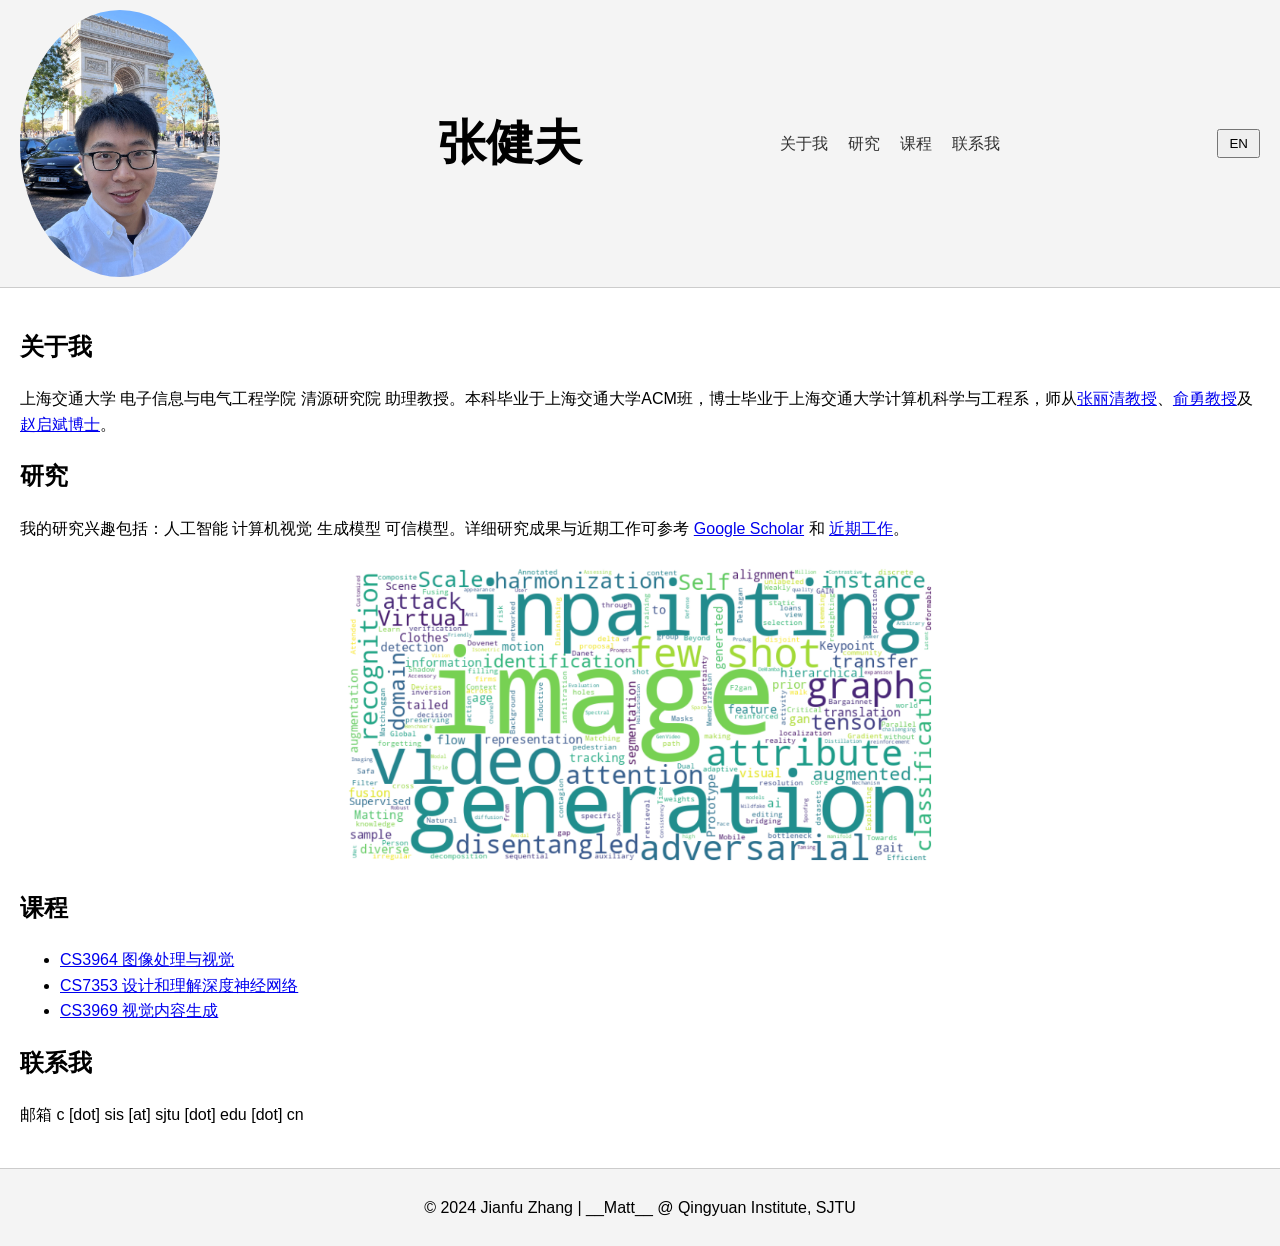
==== index.html @ 0adc9c58 "Add files via upload" ====
<!DOCTYPE html>
<html lang="zh-CN">
<head>
    <meta charset="UTF-8">
    <meta name="viewport" content="width=device-width, initial-scale=1.0">
    <title>Matt-SJTU</title>
    <link rel="stylesheet" href="styles.css">
    <style>
        body {
            font-family: Arial, sans-serif;
            line-height: 1.6;
            margin: 0;
            padding: 0;
        }

        header {
            display: flex;
            align-items: center;
            justify-content: space-between;
            padding: 10px 20px;
            background-color: #f4f4f4;
            border-bottom: 1px solid #ccc;
        }

        #about-photo {
            width: 200px;
            height: auto; /* 保持图片比例 */
            border-radius: 50%;
            margin-right: 20px;
        }

        h1 {
            margin: 0;
            font-size: 48px;
        }

        nav ul {
            list-style: none;
            padding: 0;
            margin: 0;
            display: flex;
        }

        nav ul li {
            margin-right: 20px;
        }

        nav ul li a {
            text-decoration: none;
            color: #333;
        }

        button {
            padding: 5px 10px;
            cursor: pointer;
        }

        main {
            padding: 20px;
        }

        section {
            margin-bottom: 20px;
        }

        #research-wordcloud {
            width: 600px; /* 调整图片宽度 */
            height: auto; /* 保持图片比例 */
            display: block;
            margin: 20px auto; /* 居中显示 */
        }

        footer {
            text-align: center;
            padding: 10px 0;
            background-color: #f4f4f4;
            border-top: 1px solid #ccc;
        }

        .dropdown-content {
            display: none;
            list-style: none;
            padding-left: 20px;
        }

        .dropdown-content li {
            margin-bottom: 0px;
        }
    </style>
</head>
<body>
    <header>
        <img src="matt.jpg" alt="我的照片" id="about-photo">
        <h1 id="welcome">张健夫</h1>
        <nav>
            <ul>
                <li><a href="#about" id="nav-about">关于我</a></li>
                <li><a href="#research" id="nav-research">研究</a></li>
                <li><a href="#courses" id="nav-courses">课程</a></li>
                <li><a href="#contact" id="nav-contact">联系我</a></li>
            </ul>
        </nav>
        <button id="language-toggle">EN</button>
    </header>
    <main>
        <section id="about">
            <h2 id="about-title">关于我</h2>
            <p id="about-content">上海交通大学 电子信息与电气工程学院 清源研究院 助理教授。本科毕业于上海交通大学ACM班，博士毕业于上海交通大学计算机科学与工程系，师从<a href="https://bcmi.sjtu.edu.cn/~zhangliqing/" target="_blank">张丽清教授</a>、<a href="https://apex.sjtu.edu.cn/members/yyu" target="_blank">俞勇教授</a>及<a href="https://qibinzhao.github.io/" target="_blank">赵启斌博士</a>。</p>
        </section>
        <section id="research">
            <h2 id="research-title">研究</h2>
            <p id="research-content">我的研究兴趣包括：人工智能 计算机视觉 生成模型 可信模型。详细研究成果与近期工作可参考 <a href="https://scholar.google.com/citations?hl=en&user=jSiStc4AAAAJ" id="google-scholar-link" target="_blank">Google Scholar</a> 和 <a href="job2024.pdf" id="recent-work-link" target="_blank">近期工作</a>。</p>
            <img src="topic.png" alt="研究方向词云" id="research-wordcloud">
        </section>
        <section id="courses">
            <h2 id="courses-title">课程</h2>
            <ul id="courses-list">
                <li>
                    <a href="#" id="course1-link" onclick="toggleDropdown('course1-dropdown')">CS3964 图像处理与视觉</a>
                    <ul id="course1-dropdown" class="dropdown-content">
                        <li><a href="导论.pdf" id="course1-intro-link" target="_blank">导论</a></li>
                        <li><a href="几何模型.pdf" id="course1-geometry-link" target="_blank">几何模型</a></li>
                        <li><a href="统计模型.pdf" id="course1-statistics-link" target="_blank">统计模型</a></li>
                        <li><a href="深度模型.pdf" id="course1-deep-link" target="_blank">深度模型</a></li>
                        <li><a href="生成模型.pdf" id="course1-generation-link" target="_blank">图像生成</a></li>
                    </ul>
                </li>
                <li><a href="https://cs7353.pages.dev/" id="course2-link" target="_blank">CS7353 设计和理解深度神经网络</a></li>
                <li><a href="course3.pdf" id="course3-link" target="_blank">CS3969 视觉内容生成</a></li>
            </ul>
        </section>
        <section id="contact">
            <h2 id="contact-title">联系我</h2>
            <p id="contact-content">邮箱 c [dot] sis [at] sjtu [dot] edu [dot] cn</p>
        </section>
    </main>
    <footer>
        <p>&copy; 2024 Jianfu Zhang | __Matt__ @ Qingyuan Institute, SJTU</p>
    </footer>
    <script src="script.js"></script>
    <script>
        function toggleDropdown(id) {
            var dropdown = document.getElementById(id);
            if (dropdown.style.display === "none" || dropdown.style.display === "") {
                dropdown.style.display = "block";
            } else {
                dropdown.style.display = "none";
            }
        }

        document.getElementById('language-toggle').addEventListener('click', function() {
            const currentLang = document.documentElement.lang;
            if (currentLang === 'zh-CN') {
                document.documentElement.lang = 'en';
                document.getElementById('welcome').textContent = 'Jianfu Zhang';
                document.getElementById('nav-about').textContent = 'About Me';
                document.getElementById('nav-research').textContent = 'Research';
                document.getElementById('nav-courses').textContent = 'Courses';
                document.getElementById('nav-contact').textContent = 'Contact Me';
                document.getElementById('about-title').textContent = 'About Me';
                document.getElementById('about-content').innerHTML = 'Assistant Professor at Qingyuan Institute, School of Electronic Information and Electrical Engineering, Shanghai Jiao Tong University. I received my bachelor\'s degree from the ACM Honors Class at Shanghai Jiao Tong University and my Ph.D. from the Department of Computer Science and Engineering at the same university. Throughout my academic journey, I have had the privilege of guidance and collaboration with <a href="https://bcmi.sjtu.edu.cn/~zhangliqing/" target="_blank">Prof. Liqing Zhang</a>, <a href="https://apex.sjtu.edu.cn/members/yyu" target="_blank">Prof. Yong Yu</a>, and <a href="https://qibinzhao.github.io/" target="_blank">Dr. Qibin Zhao</a>.';
                document.getElementById('research-title').textContent = 'Research';
                document.getElementById('research-content').innerHTML = 'My research interests include: Artificial Intelligence, Computer Vision, Generative Models, Trustworthy Models. For more details, please refer to <a href="https://scholar.google.com/citations?hl=en&user=jSiStc4AAAAJ" id="google-scholar-link" target="_blank">Google Scholar</a> and <a href="job2024.pdf" id="recent-work-link" target="_blank">Recent Work</a>.';
                document.getElementById('courses-title').textContent = 'Courses';
                document.getElementById('course1-link').textContent = 'CS3964 Image Processing and Vision';
                document.getElementById('course1-intro-link').textContent = 'Introduction';
                document.getElementById('course1-geometry-link').textContent = 'Geometric Models';
                document.getElementById('course1-statistics-link').textContent = 'Statistical Models';
                document.getElementById('course1-deep-link').textContent = 'Deep Models';
                document.getElementById('course1-generation-link').textContent = 'Image Generation';
                document.getElementById('course2-link').textContent = 'CS7353 Designing and Understanding Deep Neural Networks';
                document.getElementById('course3-link').textContent = 'CS3969 Visual Content Generation';
                document.getElementById('contact-title').textContent = 'Contact Me';
                document.getElementById('contact-content').textContent = 'Email: c [dot] sis [at] sjtu [dot] edu [dot] cn';
                this.textContent = 'CN';
            } else {
                document.documentElement.lang = 'zh-CN';
                document.getElementById('welcome').textContent = '张健夫';
                document.getElementById('nav-about').textContent = '关于我';
                document.getElementById('nav-research').textContent = '研究';
                document.getElementById('nav-courses').textContent = '课程';
                document.getElementById('nav-contact').textContent = '联系我';
                document.getElementById('about-title').textContent = '关于我';
                document.getElementById('about-content').innerHTML = '上海交通大学 电子信息与电气工程学院 清源研究院 助理教授。本科毕业于上海交通大学ACM班，博士毕业于上海交通大学计算机科学与工程系，师从<a href="https://bcmi.sjtu.edu.cn/~zhangliqing/" target="_blank">张丽清教授</a>、<a href="https://apex.sjtu.edu.cn/members/yyu" target="_blank">俞勇教授</a>及<a href="https://qibinzhao.github.io/" target="_blank">赵启斌博士</a>。';
                document.getElementById('research-title').textContent = '研究';
                document.getElementById('research-content').innerHTML = '我的研究兴趣包括：人工智能 计算机视觉 生成模型 可信模型。详细研究成果与近期工作可参考 <a href="https://scholar.google.com/citations?hl=en&user=jSiStc4AAAAJ" id="google-scholar-link" target="_blank">Google Scholar</a> 和 <a href="job2024.pdf" id="recent-work-link" target="_blank">近期工作</a>。';
                document.getElementById('courses-title').textContent = '课程';
                document.getElementById('course1-link').textContent = 'CS3964 图像处理与视觉';
                document.getElementById('course1-intro-link').textContent = '导论';
                document.getElementById('course1-geometry-link').textContent = '几何模型';
                document.getElementById('course1-statistics-link').textContent = '统计模型';
                document.getElementById('course1-deep-link').textContent = '深度模型';
                document.getElementById('course1-generation-link').textContent = '图像生成';
                document.getElementById('course2-link').textContent = 'CS7353 设计和理解深度神经网络';
                document.getElementById('course3-link').textContent = 'CS3969 视觉内容生成';
                document.getElementById('contact-title').textContent = '联系我';
                document.getElementById('contact-content').textContent = '邮箱 c [dot] sis [at] sjtu [dot] edu [dot] cn';
                this.textContent = 'EN';
            }
        });
    </script>
</body>
</html>
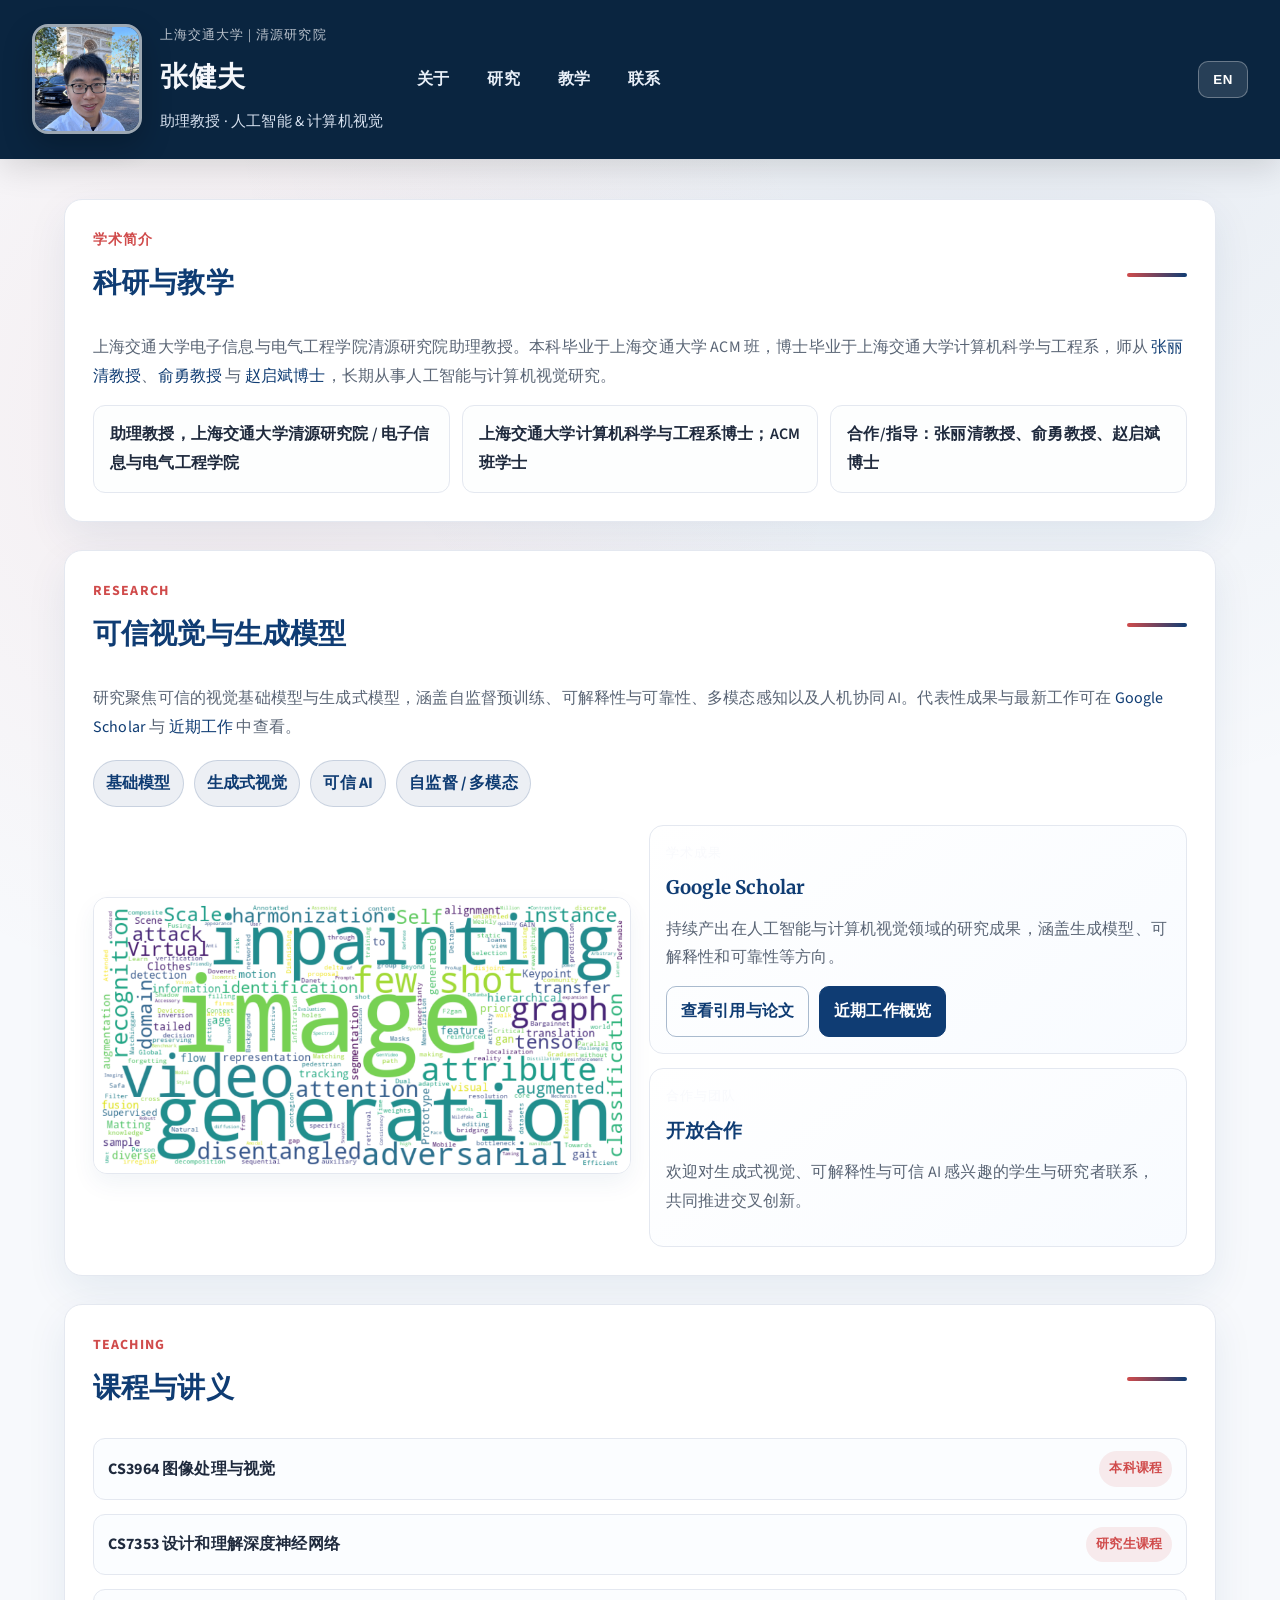
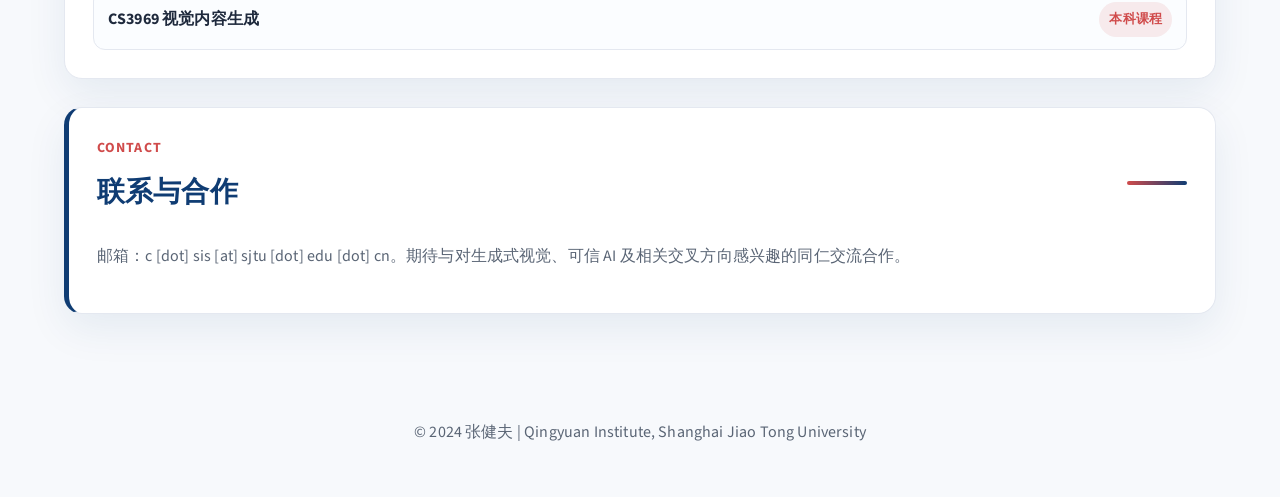
==== commit 3b3cd594: "Add 404 redirect to homepage" ====
--- a/index.html
+++ b/index.html
@@ -1,203 +1,135 @@
-<!DOCTYPE html>
-<html lang="zh-CN">
-<head>
-    <meta charset="UTF-8">
-    <meta name="viewport" content="width=device-width, initial-scale=1.0">
-    <title>Matt-SJTU</title>
-    <link rel="stylesheet" href="styles.css">
-    <style>
-        body {
-            font-family: Arial, sans-serif;
-            line-height: 1.6;
-            margin: 0;
-            padding: 0;
-        }
-
-        header {
-            display: flex;
-            align-items: center;
-            justify-content: space-between;
-            padding: 10px 20px;
-            background-color: #f4f4f4;
-            border-bottom: 1px solid #ccc;
-        }
-
-        #about-photo {
-            width: 200px;
-            height: auto; /* 保持图片比例 */
-            border-radius: 50%;
-            margin-right: 20px;
-        }
-
-        h1 {
-            margin: 0;
-            font-size: 48px;
-        }
-
-        nav ul {
-            list-style: none;
-            padding: 0;
-            margin: 0;
-            display: flex;
-        }
-
-        nav ul li {
-            margin-right: 20px;
-        }
-
-        nav ul li a {
-            text-decoration: none;
-            color: #333;
-        }
-
-        button {
-            padding: 5px 10px;
-            cursor: pointer;
-        }
-
-        main {
-            padding: 20px;
-        }
-
-        section {
-            margin-bottom: 20px;
-        }
-
-        #research-wordcloud {
-            width: 600px; /* 调整图片宽度 */
-            height: auto; /* 保持图片比例 */
-            display: block;
-            margin: 20px auto; /* 居中显示 */
-        }
-
-        footer {
-            text-align: center;
-            padding: 10px 0;
-            background-color: #f4f4f4;
-            border-top: 1px solid #ccc;
-        }
-
-        .dropdown-content {
-            display: none;
-            list-style: none;
-            padding-left: 20px;
-        }
-
-        .dropdown-content li {
-            margin-bottom: 0px;
-        }
-    </style>
-</head>
-<body>
-    <header>
-        <img src="matt.jpg" alt="我的照片" id="about-photo">
-        <h1 id="welcome">张健夫</h1>
-        <nav>
-            <ul>
-                <li><a href="#about" id="nav-about">关于我</a></li>
-                <li><a href="#research" id="nav-research">研究</a></li>
-                <li><a href="#courses" id="nav-courses">课程</a></li>
-                <li><a href="#contact" id="nav-contact">联系我</a></li>
-            </ul>
-        </nav>
-        <button id="language-toggle">EN</button>
-    </header>
-    <main>
-        <section id="about">
-            <h2 id="about-title">关于我</h2>
-            <p id="about-content">上海交通大学 电子信息与电气工程学院 清源研究院 助理教授。本科毕业于上海交通大学ACM班，博士毕业于上海交通大学计算机科学与工程系，师从<a href="https://bcmi.sjtu.edu.cn/~zhangliqing/" target="_blank">张丽清教授</a>、<a href="https://apex.sjtu.edu.cn/members/yyu" target="_blank">俞勇教授</a>及<a href="https://qibinzhao.github.io/" target="_blank">赵启斌博士</a>。</p>
-        </section>
-        <section id="research">
-            <h2 id="research-title">研究</h2>
-            <p id="research-content">我的研究兴趣包括：人工智能 计算机视觉 生成模型 可信模型。详细研究成果与近期工作可参考 <a href="https://scholar.google.com/citations?hl=en&user=jSiStc4AAAAJ" id="google-scholar-link" target="_blank">Google Scholar</a> 和 <a href="job2024.pdf" id="recent-work-link" target="_blank">近期工作</a>。</p>
-            <img src="topic.png" alt="研究方向词云" id="research-wordcloud">
-        </section>
-        <section id="courses">
-            <h2 id="courses-title">课程</h2>
-            <ul id="courses-list">
-                <li>
-                    <a href="#" id="course1-link" onclick="toggleDropdown('course1-dropdown')">CS3964 图像处理与视觉</a>
-                    <ul id="course1-dropdown" class="dropdown-content">
-                        <li><a href="导论.pdf" id="course1-intro-link" target="_blank">导论</a></li>
-                        <li><a href="几何模型.pdf" id="course1-geometry-link" target="_blank">几何模型</a></li>
-                        <li><a href="统计模型.pdf" id="course1-statistics-link" target="_blank">统计模型</a></li>
-                        <li><a href="深度模型.pdf" id="course1-deep-link" target="_blank">深度模型</a></li>
-                        <li><a href="生成模型.pdf" id="course1-generation-link" target="_blank">图像生成</a></li>
-                    </ul>
-                </li>
-                <li><a href="https://cs7353.pages.dev/" id="course2-link" target="_blank">CS7353 设计和理解深度神经网络</a></li>
-                <li><a href="course3.pdf" id="course3-link" target="_blank">CS3969 视觉内容生成</a></li>
-            </ul>
-        </section>
-        <section id="contact">
-            <h2 id="contact-title">联系我</h2>
-            <p id="contact-content">邮箱 c [dot] sis [at] sjtu [dot] edu [dot] cn</p>
-        </section>
-    </main>
-    <footer>
-        <p>&copy; 2024 Jianfu Zhang | __Matt__ @ Qingyuan Institute, SJTU</p>
-    </footer>
-    <script src="script.js"></script>
-    <script>
-        function toggleDropdown(id) {
-            var dropdown = document.getElementById(id);
-            if (dropdown.style.display === "none" || dropdown.style.display === "") {
-                dropdown.style.display = "block";
-            } else {
-                dropdown.style.display = "none";
-            }
-        }
-
-        document.getElementById('language-toggle').addEventListener('click', function() {
-            const currentLang = document.documentElement.lang;
-            if (currentLang === 'zh-CN') {
-                document.documentElement.lang = 'en';
-                document.getElementById('welcome').textContent = 'Jianfu Zhang';
-                document.getElementById('nav-about').textContent = 'About Me';
-                document.getElementById('nav-research').textContent = 'Research';
-                document.getElementById('nav-courses').textContent = 'Courses';
-                document.getElementById('nav-contact').textContent = 'Contact Me';
-                document.getElementById('about-title').textContent = 'About Me';
-                document.getElementById('about-content').innerHTML = 'Assistant Professor at Qingyuan Institute, School of Electronic Information and Electrical Engineering, Shanghai Jiao Tong University. I received my bachelor\'s degree from the ACM Honors Class at Shanghai Jiao Tong University and my Ph.D. from the Department of Computer Science and Engineering at the same university. Throughout my academic journey, I have had the privilege of guidance and collaboration with <a href="https://bcmi.sjtu.edu.cn/~zhangliqing/" target="_blank">Prof. Liqing Zhang</a>, <a href="https://apex.sjtu.edu.cn/members/yyu" target="_blank">Prof. Yong Yu</a>, and <a href="https://qibinzhao.github.io/" target="_blank">Dr. Qibin Zhao</a>.';
-                document.getElementById('research-title').textContent = 'Research';
-                document.getElementById('research-content').innerHTML = 'My research interests include: Artificial Intelligence, Computer Vision, Generative Models, Trustworthy Models. For more details, please refer to <a href="https://scholar.google.com/citations?hl=en&user=jSiStc4AAAAJ" id="google-scholar-link" target="_blank">Google Scholar</a> and <a href="job2024.pdf" id="recent-work-link" target="_blank">Recent Work</a>.';
-                document.getElementById('courses-title').textContent = 'Courses';
-                document.getElementById('course1-link').textContent = 'CS3964 Image Processing and Vision';
-                document.getElementById('course1-intro-link').textContent = 'Introduction';
-                document.getElementById('course1-geometry-link').textContent = 'Geometric Models';
-                document.getElementById('course1-statistics-link').textContent = 'Statistical Models';
-                document.getElementById('course1-deep-link').textContent = 'Deep Models';
-                document.getElementById('course1-generation-link').textContent = 'Image Generation';
-                document.getElementById('course2-link').textContent = 'CS7353 Designing and Understanding Deep Neural Networks';
-                document.getElementById('course3-link').textContent = 'CS3969 Visual Content Generation';
-                document.getElementById('contact-title').textContent = 'Contact Me';
-                document.getElementById('contact-content').textContent = 'Email: c [dot] sis [at] sjtu [dot] edu [dot] cn';
-                this.textContent = 'CN';
-            } else {
-                document.documentElement.lang = 'zh-CN';
-                document.getElementById('welcome').textContent = '张健夫';
-                document.getElementById('nav-about').textContent = '关于我';
-                document.getElementById('nav-research').textContent = '研究';
-                document.getElementById('nav-courses').textContent = '课程';
-                document.getElementById('nav-contact').textContent = '联系我';
-                document.getElementById('about-title').textContent = '关于我';
-                document.getElementById('about-content').innerHTML = '上海交通大学 电子信息与电气工程学院 清源研究院 助理教授。本科毕业于上海交通大学ACM班，博士毕业于上海交通大学计算机科学与工程系，师从<a href="https://bcmi.sjtu.edu.cn/~zhangliqing/" target="_blank">张丽清教授</a>、<a href="https://apex.sjtu.edu.cn/members/yyu" target="_blank">俞勇教授</a>及<a href="https://qibinzhao.github.io/" target="_blank">赵启斌博士</a>。';
-                document.getElementById('research-title').textContent = '研究';
-                document.getElementById('research-content').innerHTML = '我的研究兴趣包括：人工智能 计算机视觉 生成模型 可信模型。详细研究成果与近期工作可参考 <a href="https://scholar.google.com/citations?hl=en&user=jSiStc4AAAAJ" id="google-scholar-link" target="_blank">Google Scholar</a> 和 <a href="job2024.pdf" id="recent-work-link" target="_blank">近期工作</a>。';
-                document.getElementById('courses-title').textContent = '课程';
-                document.getElementById('course1-link').textContent = 'CS3964 图像处理与视觉';
-                document.getElementById('course1-intro-link').textContent = '导论';
-                document.getElementById('course1-geometry-link').textContent = '几何模型';
-                document.getElementById('course1-statistics-link').textContent = '统计模型';
-                document.getElementById('course1-deep-link').textContent = '深度模型';
-                document.getElementById('course1-generation-link').textContent = '图像生成';
-                document.getElementById('course2-link').textContent = 'CS7353 设计和理解深度神经网络';
-                document.getElementById('course3-link').textContent = 'CS3969 视觉内容生成';
-                document.getElementById('contact-title').textContent = '联系我';
-                document.getElementById('contact-content').textContent = '邮箱 c [dot] sis [at] sjtu [dot] edu [dot] cn';
-                this.textContent = 'EN';
-            }
-        });
-    </script>
-</body>
-</html>+<!DOCTYPE html>
+<html lang="zh-CN">
+<head>
+    <meta charset="UTF-8">
+    <meta name="viewport" content="width=device-width, initial-scale=1.0">
+    <title>Matt-SJTU</title>
+    <link rel="preconnect" href="https://fonts.googleapis.com">
+    <link rel="preconnect" href="https://fonts.gstatic.com" crossorigin>
+    <link href="https://fonts.googleapis.com/css2?family=Merriweather:wght@400;700&family=Source+Sans+Pro:wght@400;600;700&display=swap" rel="stylesheet">
+    <link rel="stylesheet" href="style.css">
+</head>
+<body>
+    <header class="site-header">
+        <div class="branding">
+            <img src="matt.jpg" alt="张健夫照片" id="about-photo">
+            <div class="brand-text">
+                <p class="eyebrow" id="eyebrow">上海交通大学 | 清源研究院</p>
+                <h1 id="welcome">张健夫</h1>
+                <p class="subtitle" id="role-subtitle">助理教授 · 人工智能 &amp; 计算机视觉</p>
+            </div>
+        </div>
+        <nav class="main-nav">
+            <ul>
+                <li><a href="#about" id="nav-about">关于</a></li>
+                <li><a href="#research" id="nav-research">研究</a></li>
+                <li><a href="#courses" id="nav-courses">教学</a></li>
+                <li><a href="#contact" id="nav-contact">联系</a></li>
+            </ul>
+        </nav>
+        <button class="language-toggle" id="language-toggle" aria-label="切换语言">EN</button>
+    </header>
+    <main class="content">
+        <section id="about" class="panel">
+            <div class="section-heading">
+                <div>
+                    <p class="section-caption" id="about-caption">学术简介</p>
+                    <h2 id="about-title">科研与教学</h2>
+                </div>
+                <div class="heading-accent"></div>
+            </div>
+            <p id="about-content">上海交通大学电子信息与电气工程学院清源研究院助理教授。本科毕业于上海交通大学 ACM 班，博士毕业于上海交通大学计算机科学与工程系，师从 <a href="https://bcmi.sjtu.edu.cn/~zhangliqing/" target="_blank">张丽清教授</a>、<a href="https://apex.sjtu.edu.cn/members/yyu" target="_blank">俞勇教授</a> 与 <a href="https://qibinzhao.github.io/" target="_blank">赵启斌博士</a>，长期从事人工智能与计算机视觉研究。</p>
+            <div class="meta-grid">
+                <div class="meta-card" id="meta-position">助理教授，上海交通大学清源研究院 / 电子信息与电气工程学院</div>
+                <div class="meta-card" id="meta-education">上海交通大学计算机科学与工程系博士；ACM 班学士</div>
+                <div class="meta-card" id="meta-advisor">合作/指导：张丽清教授、俞勇教授、赵启斌博士</div>
+            </div>
+        </section>
+        <section id="research" class="panel">
+            <div class="section-heading">
+                <div>
+                    <p class="section-caption" id="research-caption">Research</p>
+                    <h2 id="research-title">可信视觉与生成模型</h2>
+                </div>
+                <div class="heading-accent"></div>
+            </div>
+            <p id="research-content">研究聚焦可信的视觉基础模型与生成式模型，涵盖自监督预训练、可解释性与可靠性、多模态感知以及人机协同 AI。代表性成果与最新工作可在 <a href="https://scholar.google.com/citations?hl=en&user=jSiStc4AAAAJ" id="google-scholar-link" target="_blank">Google Scholar</a> 与 <a href="job2024.pdf" id="recent-work-link" target="_blank">近期工作</a> 中查看。</p>
+            <div class="focus-list" aria-label="研究关键词">
+                <span class="focus-pill" data-focus-index="0">基础模型</span>
+                <span class="focus-pill" data-focus-index="1">生成式视觉</span>
+                <span class="focus-pill" data-focus-index="2">可信 AI</span>
+                <span class="focus-pill" data-focus-index="3">自监督 / 多模态</span>
+            </div>
+            <div class="research-grid">
+                <img src="topic.png" alt="研究方向词云" id="research-wordcloud" class="research-figure">
+                <div class="highlight-cards">
+                    <article class="highlight-card">
+                        <p class="eyebrow" id="scholar-card-caption">学术成果</p>
+                        <h3 id="scholar-card-title">Google Scholar</h3>
+                        <p id="scholar-card-desc">持续产出在人工智能与计算机视觉领域的研究成果，涵盖生成模型、可解释性和可靠性等方向。</p>
+                        <div class="cta-row">
+                            <a class="button ghost" href="https://scholar.google.com/citations?hl=en&user=jSiStc4AAAAJ" target="_blank" id="scholar-button">查看引用与论文</a>
+                            <a class="button" href="job2024.pdf" target="_blank" id="recent-work-button">近期工作概览</a>
+                        </div>
+                    </article>
+                    <article class="highlight-card">
+                        <p class="eyebrow" id="collab-card-caption">合作与团队</p>
+                        <h3 id="collab-card-title">开放合作</h3>
+                        <p id="collab-card-desc">欢迎对生成式视觉、可解释性与可信 AI 感兴趣的学生与研究者联系，共同推进交叉创新。</p>
+                    </article>
+                </div>
+            </div>
+        </section>
+        <section id="courses" class="panel">
+            <div class="section-heading">
+                <div>
+                    <p class="section-caption" id="courses-caption">Teaching</p>
+                    <h2 id="courses-title">课程与讲义</h2>
+                </div>
+                <div class="heading-accent"></div>
+            </div>
+            <ul id="courses-list" class="course-list">
+                <li class="course-item">
+                    <div class="course-header">
+                        <a href="#" id="course1-link" class="course-title" onclick="toggleDropdown('course1-dropdown'); return false;">CS3964 图像处理与视觉</a>
+                        <span class="course-badge" id="course1-badge">本科课程</span>
+                    </div>
+                    <ul id="course1-dropdown" class="dropdown-content">
+                        <li><a href="导论.pdf" id="course1-intro-link" target="_blank">导论</a></li>
+                        <li><a href="几何模型.pdf" id="course1-geometry-link" target="_blank">几何模型</a></li>
+                        <li><a href="统计模型.pdf" id="course1-statistics-link" target="_blank">统计模型</a></li>
+                        <li><a href="深度模型.pdf" id="course1-deep-link" target="_blank">深度模型</a></li>
+                        <li><a href="生成模型.pdf" id="course1-generation-link" target="_blank">图像生成</a></li>
+                    </ul>
+                </li>
+                <li class="course-item">
+                    <div class="course-header">
+                        <a href="https://cs7353.pages.dev/" id="course2-link" class="course-title" target="_blank">CS7353 设计和理解深度神经网络</a>
+                        <span class="course-badge" id="course2-badge">研究生课程</span>
+                    </div>
+                </li>
+                <li class="course-item">
+                    <div class="course-header">
+                        <a href="course3.pdf" id="course3-link" class="course-title" target="_blank">CS3969 视觉内容生成</a>
+                        <span class="course-badge" id="course3-badge">本科课程</span>
+                    </div>
+                </li>
+            </ul>
+        </section>
+        <section id="contact" class="panel contact">
+            <div class="section-heading">
+                <div>
+                    <p class="section-caption" id="contact-caption">Contact</p>
+                    <h2 id="contact-title">联系与合作</h2>
+                </div>
+                <div class="heading-accent"></div>
+            </div>
+            <p id="contact-content">邮箱：c [dot] sis [at] sjtu [dot] edu [dot] cn。期待与对生成式视觉、可信 AI 及相关交叉方向感兴趣的同仁交流合作。</p>
+        </section>
+    </main>
+    <footer class="site-footer">
+        <p id="footer-text">&copy; 2024 张健夫 | Qingyuan Institute, Shanghai Jiao Tong University</p>
+    </footer>
+    <script src="script.js"></script>
+</body>
+</html>
--- a/style.css
+++ b/style.css
@@ -0,0 +1,364 @@
+:root {
+    --bg: #f7f9fc;
+    --panel: #ffffff;
+    --text: #1f2a3d;
+    --muted: #5a6575;
+    --primary: #0f3c73;
+    --accent: #d04b4b;
+    --border: #e4e8f0;
+    --shadow: 0 15px 40px rgba(15, 60, 115, 0.08);
+}
+
+* {
+    box-sizing: border-box;
+}
+
+body {
+    margin: 0;
+    padding: 0;
+    font-family: 'Source Sans Pro', 'Helvetica Neue', Arial, sans-serif;
+    color: var(--text);
+    background: radial-gradient(circle at 20% 20%, rgba(208, 75, 75, 0.07), transparent 30%),
+                radial-gradient(circle at 80% 0%, rgba(15, 60, 115, 0.08), transparent 35%),
+                var(--bg);
+    line-height: 1.8;
+    letter-spacing: 0.01em;
+}
+
+a {
+    color: var(--primary);
+    text-decoration: none;
+}
+
+a:hover {
+    text-decoration: underline;
+}
+
+.site-header {
+    display: grid;
+    grid-template-columns: auto 1fr auto;
+    align-items: center;
+    gap: 24px;
+    padding: 24px 32px;
+    background: #0a2540;
+    color: #f5f7fb;
+    position: sticky;
+    top: 0;
+    z-index: 10;
+    box-shadow: 0 10px 30px rgba(0, 0, 0, 0.12);
+}
+
+.branding {
+    display: flex;
+    align-items: center;
+    gap: 18px;
+}
+
+#about-photo {
+    width: 110px;
+    height: 110px;
+    border-radius: 16px;
+    object-fit: cover;
+    border: 3px solid rgba(255, 255, 255, 0.6);
+    box-shadow: 0 12px 30px rgba(0, 0, 0, 0.22);
+}
+
+.brand-text h1 {
+    margin: 4px 0 6px;
+    font-family: 'Merriweather', serif;
+    font-weight: 700;
+    font-size: 28px;
+    letter-spacing: 0.02em;
+}
+
+.eyebrow {
+    margin: 0;
+    font-size: 13px;
+    text-transform: uppercase;
+    letter-spacing: 0.08em;
+    color: rgba(245, 247, 251, 0.75);
+}
+
+.subtitle {
+    margin: 0;
+    font-size: 15px;
+    color: #d8e2f0;
+}
+
+.main-nav ul {
+    display: flex;
+    gap: 18px;
+    list-style: none;
+    padding: 0;
+    margin: 0;
+}
+
+.main-nav a {
+    color: #e8eff8;
+    font-weight: 600;
+    padding: 8px 10px;
+    border-radius: 8px;
+    transition: background 0.2s ease, color 0.2s ease;
+}
+
+.main-nav a:hover {
+    background: rgba(255, 255, 255, 0.12);
+    color: #ffffff;
+    text-decoration: none;
+}
+
+.language-toggle {
+    padding: 10px 14px;
+    border-radius: 10px;
+    border: 1px solid rgba(255, 255, 255, 0.3);
+    background: rgba(255, 255, 255, 0.12);
+    color: #ffffff;
+    font-weight: 700;
+    letter-spacing: 0.05em;
+    cursor: pointer;
+    transition: background 0.2s ease, transform 0.2s ease;
+}
+
+.language-toggle:hover {
+    background: rgba(255, 255, 255, 0.2);
+    transform: translateY(-1px);
+}
+
+.content {
+    max-width: 1200px;
+    margin: 40px auto 80px;
+    padding: 0 24px;
+}
+
+.panel {
+    background: var(--panel);
+    border: 1px solid var(--border);
+    border-radius: 18px;
+    padding: 28px;
+    margin-bottom: 28px;
+    box-shadow: var(--shadow);
+}
+
+.section-heading {
+    display: flex;
+    align-items: center;
+    justify-content: space-between;
+    gap: 18px;
+    margin-bottom: 12px;
+}
+
+.section-caption {
+    margin: 0;
+    color: var(--accent);
+    letter-spacing: 0.08em;
+    text-transform: uppercase;
+    font-size: 14px;
+    font-weight: 700;
+}
+
+h2 {
+    margin: 4px 0 14px;
+    font-family: 'Merriweather', serif;
+    font-size: 28px;
+    color: var(--primary);
+}
+
+.heading-accent {
+    width: 60px;
+    height: 4px;
+    border-radius: 2px;
+    background: linear-gradient(90deg, var(--accent), var(--primary));
+    flex-shrink: 0;
+}
+
+p {
+    margin: 0 0 14px;
+    color: var(--muted);
+    font-size: 16px;
+}
+
+.meta-grid {
+    display: grid;
+    gap: 12px;
+    grid-template-columns: repeat(auto-fit, minmax(240px, 1fr));
+    margin-top: 14px;
+}
+
+.meta-card {
+    padding: 14px 16px;
+    border: 1px solid var(--border);
+    border-radius: 12px;
+    background: #fdfefe;
+    color: var(--text);
+    font-weight: 600;
+}
+
+.focus-list {
+    display: flex;
+    flex-wrap: wrap;
+    gap: 10px;
+    margin: 18px 0;
+}
+
+.focus-pill {
+    padding: 8px 12px;
+    border-radius: 999px;
+    background: rgba(15, 60, 115, 0.08);
+    color: var(--primary);
+    font-weight: 700;
+    border: 1px solid rgba(15, 60, 115, 0.16);
+}
+
+.research-grid {
+    display: grid;
+    grid-template-columns: 1fr 1fr;
+    gap: 18px;
+    align-items: center;
+    margin-top: 10px;
+}
+
+.research-figure {
+    width: 100%;
+    border-radius: 14px;
+    border: 1px solid var(--border);
+    background: #f7f9fc;
+    box-shadow: 0 10px 24px rgba(15, 60, 115, 0.06);
+}
+
+.highlight-cards {
+    display: grid;
+    gap: 14px;
+}
+
+.highlight-card {
+    padding: 16px;
+    border: 1px solid var(--border);
+    border-radius: 14px;
+    background: linear-gradient(145deg, #ffffff 0%, #f8fbff 100%);
+}
+
+.highlight-card h3 {
+    margin: 6px 0 10px;
+    font-family: 'Merriweather', serif;
+    color: var(--primary);
+}
+
+.cta-row {
+    display: flex;
+    gap: 10px;
+    flex-wrap: wrap;
+    margin-top: 12px;
+}
+
+.button {
+    display: inline-block;
+    padding: 10px 14px;
+    border-radius: 10px;
+    border: 1px solid var(--primary);
+    color: #ffffff;
+    background: var(--primary);
+    font-weight: 700;
+    transition: transform 0.2s ease, box-shadow 0.2s ease;
+}
+
+.button:hover {
+    transform: translateY(-1px);
+    box-shadow: 0 8px 18px rgba(15, 60, 115, 0.2);
+    text-decoration: none;
+}
+
+.button.ghost {
+    color: var(--primary);
+    background: transparent;
+    border: 1px solid rgba(15, 60, 115, 0.35);
+}
+
+.course-list {
+    list-style: none;
+    padding: 0;
+    margin: 0;
+    display: grid;
+    gap: 14px;
+}
+
+.course-item {
+    border: 1px solid var(--border);
+    border-radius: 12px;
+    padding: 12px 14px;
+    background: #fbfdff;
+}
+
+.course-header {
+    display: flex;
+    justify-content: space-between;
+    align-items: center;
+    gap: 12px;
+}
+
+.course-title {
+    font-weight: 700;
+    color: var(--text);
+}
+
+.course-badge {
+    padding: 6px 10px;
+    border-radius: 999px;
+    background: rgba(208, 75, 75, 0.1);
+    color: var(--accent);
+    font-weight: 700;
+    font-size: 13px;
+}
+
+.dropdown-content {
+    display: none;
+    list-style: none;
+    padding: 10px 0 4px 6px;
+    margin: 0;
+}
+
+.dropdown-content li a {
+    display: inline-block;
+    padding: 6px 0;
+    color: var(--primary);
+}
+
+.contact {
+    border-left: 5px solid var(--primary);
+}
+
+.site-footer {
+    text-align: center;
+    padding: 24px 16px 36px;
+    color: var(--muted);
+    font-size: 14px;
+}
+
+@media (max-width: 980px) {
+    .site-header {
+        grid-template-columns: 1fr;
+        gap: 12px;
+        text-align: center;
+    }
+
+    .branding {
+        justify-content: center;
+    }
+
+    .main-nav ul {
+        justify-content: center;
+        flex-wrap: wrap;
+    }
+
+    .content {
+        margin-top: 24px;
+    }
+
+    .research-grid {
+        grid-template-columns: 1fr;
+    }
+
+    .course-header {
+        flex-direction: column;
+        align-items: flex-start;
+    }
+}
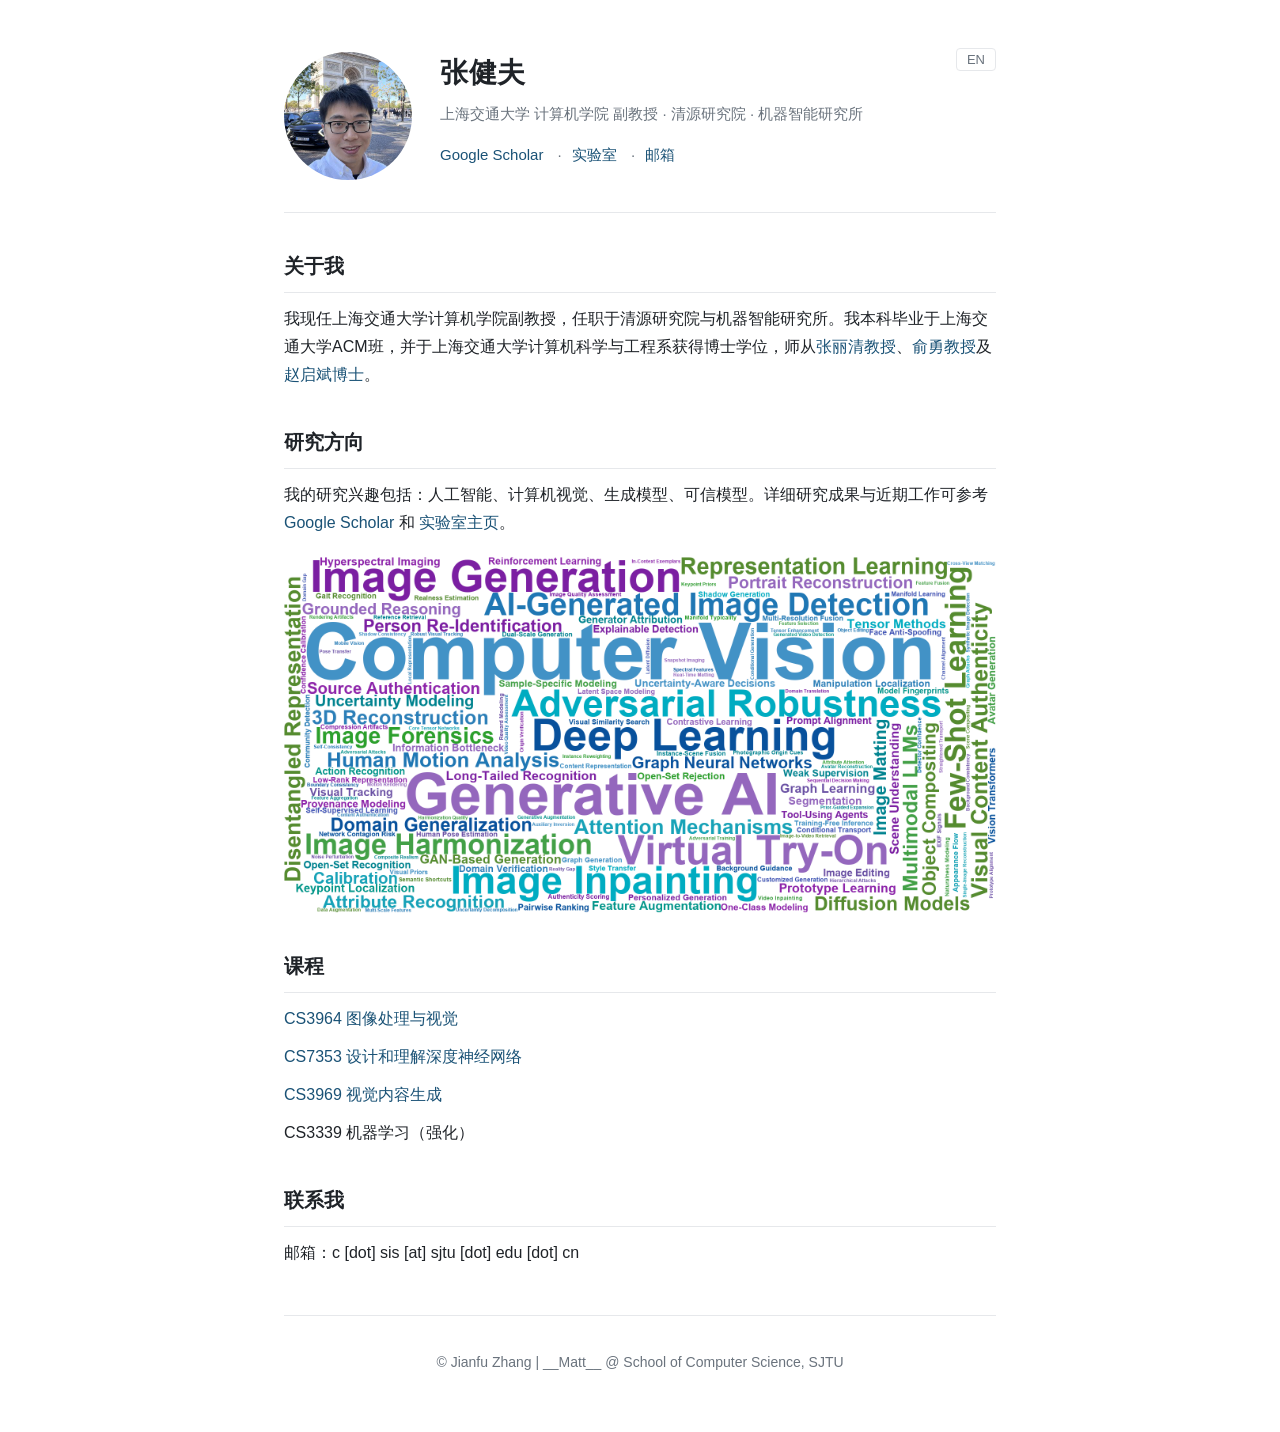
==== commit 21db4ecd: "Redesign homepage: academic style, course pages, updated identity - Rebuild index.html with clean ac" ====
--- a/index.html
+++ b/index.html
@@ -3,133 +3,129 @@
 <head>
     <meta charset="UTF-8">
     <meta name="viewport" content="width=device-width, initial-scale=1.0">
-    <title>Matt-SJTU</title>
-    <link rel="preconnect" href="https://fonts.googleapis.com">
-    <link rel="preconnect" href="https://fonts.gstatic.com" crossorigin>
-    <link href="https://fonts.googleapis.com/css2?family=Merriweather:wght@400;700&family=Source+Sans+Pro:wght@400;600;700&display=swap" rel="stylesheet">
+    <title>张健夫 | 上海交通大学计算机学院</title>
+    <meta name="description" content="张健夫（Jianfu Zhang），上海交通大学计算机学院副教授，任职于清源研究院与机器智能研究所。研究方向：人工智能、计算机视觉、生成模型、可信模型。">
+    <meta property="og:type" content="profile">
+    <meta property="og:title" content="张健夫 Jianfu Zhang">
+    <meta property="og:description" content="上海交通大学计算机学院副教授 · 清源研究院 · 机器智能研究所。研究方向：人工智能、计算机视觉、生成模型、可信模型。">
+    <meta property="og:url" content="https://matt-sjtu.github.io/">
+    <meta property="og:image" content="https://matt-sjtu.github.io/matt.jpg">
+    <meta name="twitter:card" content="summary">
+    <link rel="icon" type="image/png" href="favicon.png">
     <link rel="stylesheet" href="style.css">
 </head>
 <body>
-    <header class="site-header">
-        <div class="branding">
-            <img src="matt.jpg" alt="张健夫照片" id="about-photo">
-            <div class="brand-text">
-                <p class="eyebrow" id="eyebrow">上海交通大学 | 清源研究院</p>
-                <h1 id="welcome">张健夫</h1>
-                <p class="subtitle" id="role-subtitle">助理教授 · 人工智能 &amp; 计算机视觉</p>
+    <div class="page">
+        <header>
+            <img src="matt.jpg" alt="张健夫的照片" id="about-photo">
+            <div class="identity">
+                <h1 data-i18n="name">张健夫</h1>
+                <p class="subtitle" data-i18n="subtitle">上海交通大学 计算机学院 副教授 · 清源研究院 · 机器智能研究所</p>
+                <p class="quick-links">
+                    <a href="https://scholar.google.com/citations?hl=en&user=jSiStc4AAAAJ" target="_blank" rel="noopener">Google Scholar</a>
+                    <a href="https://matt-lab.org" target="_blank" rel="noopener" data-i18n="labLink">实验室</a>
+                    <a href="#contact" data-i18n="emailLink">邮箱</a>
+                </p>
             </div>
-        </div>
-        <nav class="main-nav">
-            <ul>
-                <li><a href="#about" id="nav-about">关于</a></li>
-                <li><a href="#research" id="nav-research">研究</a></li>
-                <li><a href="#courses" id="nav-courses">教学</a></li>
-                <li><a href="#contact" id="nav-contact">联系</a></li>
-            </ul>
-        </nav>
-        <button class="language-toggle" id="language-toggle" aria-label="切换语言">EN</button>
-    </header>
-    <main class="content">
-        <section id="about" class="panel">
-            <div class="section-heading">
-                <div>
-                    <p class="section-caption" id="about-caption">学术简介</p>
-                    <h2 id="about-title">科研与教学</h2>
-                </div>
-                <div class="heading-accent"></div>
-            </div>
-            <p id="about-content">上海交通大学电子信息与电气工程学院清源研究院助理教授。本科毕业于上海交通大学 ACM 班，博士毕业于上海交通大学计算机科学与工程系，师从 <a href="https://bcmi.sjtu.edu.cn/~zhangliqing/" target="_blank">张丽清教授</a>、<a href="https://apex.sjtu.edu.cn/members/yyu" target="_blank">俞勇教授</a> 与 <a href="https://qibinzhao.github.io/" target="_blank">赵启斌博士</a>，长期从事人工智能与计算机视觉研究。</p>
-            <div class="meta-grid">
-                <div class="meta-card" id="meta-position">助理教授，上海交通大学清源研究院 / 电子信息与电气工程学院</div>
-                <div class="meta-card" id="meta-education">上海交通大学计算机科学与工程系博士；ACM 班学士</div>
-                <div class="meta-card" id="meta-advisor">合作/指导：张丽清教授、俞勇教授、赵启斌博士</div>
-            </div>
-        </section>
-        <section id="research" class="panel">
-            <div class="section-heading">
-                <div>
-                    <p class="section-caption" id="research-caption">Research</p>
-                    <h2 id="research-title">可信视觉与生成模型</h2>
-                </div>
-                <div class="heading-accent"></div>
-            </div>
-            <p id="research-content">研究聚焦可信的视觉基础模型与生成式模型，涵盖自监督预训练、可解释性与可靠性、多模态感知以及人机协同 AI。代表性成果与最新工作可在 <a href="https://scholar.google.com/citations?hl=en&user=jSiStc4AAAAJ" id="google-scholar-link" target="_blank">Google Scholar</a> 与 <a href="job2024.pdf" id="recent-work-link" target="_blank">近期工作</a> 中查看。</p>
-            <div class="focus-list" aria-label="研究关键词">
-                <span class="focus-pill" data-focus-index="0">基础模型</span>
-                <span class="focus-pill" data-focus-index="1">生成式视觉</span>
-                <span class="focus-pill" data-focus-index="2">可信 AI</span>
-                <span class="focus-pill" data-focus-index="3">自监督 / 多模态</span>
-            </div>
-            <div class="research-grid">
-                <img src="topic.png" alt="研究方向词云" id="research-wordcloud" class="research-figure">
-                <div class="highlight-cards">
-                    <article class="highlight-card">
-                        <p class="eyebrow" id="scholar-card-caption">学术成果</p>
-                        <h3 id="scholar-card-title">Google Scholar</h3>
-                        <p id="scholar-card-desc">持续产出在人工智能与计算机视觉领域的研究成果，涵盖生成模型、可解释性和可靠性等方向。</p>
-                        <div class="cta-row">
-                            <a class="button ghost" href="https://scholar.google.com/citations?hl=en&user=jSiStc4AAAAJ" target="_blank" id="scholar-button">查看引用与论文</a>
-                            <a class="button" href="job2024.pdf" target="_blank" id="recent-work-button">近期工作概览</a>
-                        </div>
-                    </article>
-                    <article class="highlight-card">
-                        <p class="eyebrow" id="collab-card-caption">合作与团队</p>
-                        <h3 id="collab-card-title">开放合作</h3>
-                        <p id="collab-card-desc">欢迎对生成式视觉、可解释性与可信 AI 感兴趣的学生与研究者联系，共同推进交叉创新。</p>
-                    </article>
-                </div>
-            </div>
-        </section>
-        <section id="courses" class="panel">
-            <div class="section-heading">
-                <div>
-                    <p class="section-caption" id="courses-caption">Teaching</p>
-                    <h2 id="courses-title">课程与讲义</h2>
-                </div>
-                <div class="heading-accent"></div>
-            </div>
-            <ul id="courses-list" class="course-list">
-                <li class="course-item">
-                    <div class="course-header">
-                        <a href="#" id="course1-link" class="course-title" onclick="toggleDropdown('course1-dropdown'); return false;">CS3964 图像处理与视觉</a>
-                        <span class="course-badge" id="course1-badge">本科课程</span>
-                    </div>
-                    <ul id="course1-dropdown" class="dropdown-content">
-                        <li><a href="导论.pdf" id="course1-intro-link" target="_blank">导论</a></li>
-                        <li><a href="几何模型.pdf" id="course1-geometry-link" target="_blank">几何模型</a></li>
-                        <li><a href="统计模型.pdf" id="course1-statistics-link" target="_blank">统计模型</a></li>
-                        <li><a href="深度模型.pdf" id="course1-deep-link" target="_blank">深度模型</a></li>
-                        <li><a href="生成模型.pdf" id="course1-generation-link" target="_blank">图像生成</a></li>
-                    </ul>
-                </li>
-                <li class="course-item">
-                    <div class="course-header">
-                        <a href="https://cs7353.pages.dev/" id="course2-link" class="course-title" target="_blank">CS7353 设计和理解深度神经网络</a>
-                        <span class="course-badge" id="course2-badge">研究生课程</span>
-                    </div>
-                </li>
-                <li class="course-item">
-                    <div class="course-header">
-                        <a href="course3.pdf" id="course3-link" class="course-title" target="_blank">CS3969 视觉内容生成</a>
-                        <span class="course-badge" id="course3-badge">本科课程</span>
-                    </div>
-                </li>
-            </ul>
-        </section>
-        <section id="contact" class="panel contact">
-            <div class="section-heading">
-                <div>
-                    <p class="section-caption" id="contact-caption">Contact</p>
-                    <h2 id="contact-title">联系与合作</h2>
-                </div>
-                <div class="heading-accent"></div>
-            </div>
-            <p id="contact-content">邮箱：c [dot] sis [at] sjtu [dot] edu [dot] cn。期待与对生成式视觉、可信 AI 及相关交叉方向感兴趣的同仁交流合作。</p>
-        </section>
-    </main>
-    <footer class="site-footer">
-        <p id="footer-text">&copy; 2024 张健夫 | Qingyuan Institute, Shanghai Jiao Tong University</p>
-    </footer>
-    <script src="script.js"></script>
+            <button id="language-toggle" aria-label="Switch language">EN</button>
+        </header>
+        <main>
+            <section id="about">
+                <h2 data-i18n="aboutTitle">关于我</h2>
+                <p data-i18n-html="aboutContent"></p>
+            </section>
+            <section id="research">
+                <h2 data-i18n="researchTitle">研究方向</h2>
+                <p data-i18n-html="researchContent"></p>
+                <img src="topic.png" alt="研究方向词云" id="research-wordcloud" width="1800" height="900" loading="lazy">
+            </section>
+            <section id="courses">
+                <h2 data-i18n="coursesTitle">课程</h2>
+                <ul class="course-list">
+                    <li><a href="courses/cs3964.html" data-i18n="course1">CS3964 图像处理与视觉</a></li>
+                    <li><a href="https://cs7353.pages.dev/" target="_blank" rel="noopener" data-i18n="course2">CS7353 设计和理解深度神经网络</a></li>
+                    <li><a href="courses/cs3969.html" data-i18n="course3">CS3969 视觉内容生成</a></li>
+                    <li><span data-i18n="course4">CS3339 机器学习（强化）</span></li>
+                </ul>
+            </section>
+            <section id="contact">
+                <h2 data-i18n="contactTitle">联系我</h2>
+                <p data-i18n="contactContent">邮箱：c [dot] sis [at] sjtu [dot] edu [dot] cn</p>
+            </section>
+        </main>
+        <footer>
+            <p>&copy; Jianfu Zhang | __Matt__ @ School of Computer Science, SJTU</p>
+        </footer>
+    </div>
+    <script>
+        const i18n = {
+            'zh-CN': {
+                name: '张健夫',
+                subtitle: '上海交通大学 计算机学院 副教授 · 清源研究院 · 机器智能研究所',
+                labLink: '实验室',
+                emailLink: '邮箱',
+                aboutTitle: '关于我',
+                aboutContent: '我现任上海交通大学计算机学院副教授，任职于清源研究院与机器智能研究所。我本科毕业于上海交通大学ACM班，并于上海交通大学计算机科学与工程系获得博士学位，师从<a href="https://bcmi.sjtu.edu.cn/~zhangliqing/" target="_blank" rel="noopener">张丽清教授</a>、<a href="https://apex.sjtu.edu.cn/members/yyu" target="_blank" rel="noopener">俞勇教授</a>及<a href="https://qibinzhao.github.io/" target="_blank" rel="noopener">赵启斌博士</a>。',
+                researchTitle: '研究方向',
+                researchContent: '我的研究兴趣包括：人工智能、计算机视觉、生成模型、可信模型。详细研究成果与近期工作可参考 <a href="https://scholar.google.com/citations?hl=en&user=jSiStc4AAAAJ" target="_blank" rel="noopener">Google Scholar</a> 和 <a href="https://matt-lab.org" target="_blank" rel="noopener">实验室主页</a>。',
+                coursesTitle: '课程',
+                course1: 'CS3964 图像处理与视觉',
+                course2: 'CS7353 设计和理解深度神经网络',
+                course3: 'CS3969 视觉内容生成',
+                course4: 'CS3339 机器学习（强化）',
+                contactTitle: '联系我',
+                contactContent: '邮箱：c [dot] sis [at] sjtu [dot] edu [dot] cn',
+                toggleLabel: 'EN',
+                photoAlt: '张健夫的照片',
+                docTitle: '张健夫 | 上海交通大学计算机学院'
+            },
+            'en': {
+                name: 'Jianfu Zhang',
+                subtitle: 'Associate Professor, School of Computer Science, Shanghai Jiao Tong University',
+                labLink: 'Lab',
+                emailLink: 'Email',
+                aboutTitle: 'About Me',
+                aboutContent: 'I am an Associate Professor at the School of Computer Science, Shanghai Jiao Tong University, affiliated with the Qingyuan Research Institute and the Institute of Machine Intelligence. I received my bachelor\'s degree from the ACM Honors Class at Shanghai Jiao Tong University, and completed my Ph.D. in the Department of Computer Science and Engineering at the same university, where I was fortunate to be advised by <a href="https://bcmi.sjtu.edu.cn/~zhangliqing/" target="_blank" rel="noopener">Prof. Liqing Zhang</a>, <a href="https://apex.sjtu.edu.cn/members/yyu" target="_blank" rel="noopener">Prof. Yong Yu</a>, and <a href="https://qibinzhao.github.io/" target="_blank" rel="noopener">Dr. Qibin Zhao</a>.',
+                researchTitle: 'Research',
+                researchContent: 'My research interests include: Artificial Intelligence, Computer Vision, Generative Models, and Trustworthy Models. For more details, please refer to <a href="https://scholar.google.com/citations?hl=en&user=jSiStc4AAAAJ" target="_blank" rel="noopener">Google Scholar</a> and the <a href="https://matt-lab.org" target="_blank" rel="noopener">lab homepage</a>.',
+                coursesTitle: 'Courses',
+                course1: 'CS3964 Image Processing and Vision',
+                course2: 'CS7353 Designing and Understanding Deep Neural Networks',
+                course3: 'CS3969 Visual Content Generation',
+                course4: 'CS3339 Machine Learning (Enhanced)',
+                contactTitle: 'Contact',
+                contactContent: 'Email: c [dot] sis [at] sjtu [dot] edu [dot] cn',
+                toggleLabel: '中文',
+                photoAlt: 'Photo of Jianfu Zhang',
+                docTitle: 'Jianfu Zhang | School of Computer Science, SJTU'
+            }
+        };
+
+        function applyLanguage(lang) {
+            const dict = i18n[lang];
+            document.documentElement.lang = lang;
+            document.querySelectorAll('[data-i18n]').forEach(el => {
+                el.textContent = dict[el.dataset.i18n];
+            });
+            document.querySelectorAll('[data-i18n-html]').forEach(el => {
+                el.innerHTML = dict[el.dataset.i18nHtml];
+            });
+            document.getElementById('about-photo').alt = dict.photoAlt;
+            document.title = dict.docTitle;
+            document.getElementById('language-toggle').textContent = dict.toggleLabel;
+            try { localStorage.setItem('lang', lang); } catch (e) {}
+        }
+
+        document.getElementById('language-toggle').addEventListener('click', function () {
+            applyLanguage(document.documentElement.lang === 'zh-CN' ? 'en' : 'zh-CN');
+        });
+
+        let initialLang = 'zh-CN';
+        try {
+            const saved = localStorage.getItem('lang');
+            if (saved && i18n[saved]) initialLang = saved;
+        } catch (e) {}
+        applyLanguage(initialLang);
+    </script>
 </body>
 </html>
--- a/style.css
+++ b/style.css
@@ -1,12 +1,9 @@
 :root {
-    --bg: #f7f9fc;
-    --panel: #ffffff;
-    --text: #1f2a3d;
-    --muted: #5a6575;
-    --primary: #0f3c73;
-    --accent: #d04b4b;
-    --border: #e4e8f0;
-    --shadow: 0 15px 40px rgba(15, 60, 115, 0.08);
+    --text: #1f2328;
+    --muted: #6a737d;
+    --link: #1a5276;
+    --rule: #e6e8eb;
+    --bg: #ffffff;
 }
 
 * {
@@ -16,17 +13,22 @@
 body {
     margin: 0;
     padding: 0;
-    font-family: 'Source Sans Pro', 'Helvetica Neue', Arial, sans-serif;
+    background: var(--bg);
     color: var(--text);
-    background: radial-gradient(circle at 20% 20%, rgba(208, 75, 75, 0.07), transparent 30%),
-                radial-gradient(circle at 80% 0%, rgba(15, 60, 115, 0.08), transparent 35%),
-                var(--bg);
-    line-height: 1.8;
-    letter-spacing: 0.01em;
+    font-family: -apple-system, BlinkMacSystemFont, "Segoe UI", "PingFang SC",
+        "Hiragino Sans GB", "Microsoft YaHei", "Helvetica Neue", Arial, sans-serif;
+    line-height: 1.75;
+    font-size: 16px;
+}
+
+.page {
+    max-width: 760px;
+    margin: 0 auto;
+    padding: 48px 24px 24px;
 }
 
 a {
-    color: var(--primary);
+    color: var(--link);
     text-decoration: none;
 }
 
@@ -34,331 +36,158 @@
     text-decoration: underline;
 }
 
-.site-header {
-    display: grid;
-    grid-template-columns: auto 1fr auto;
-    align-items: center;
-    gap: 24px;
-    padding: 24px 32px;
-    background: #0a2540;
-    color: #f5f7fb;
-    position: sticky;
-    top: 0;
-    z-index: 10;
-    box-shadow: 0 10px 30px rgba(0, 0, 0, 0.12);
-}
+/* ---- header ---- */
 
-.branding {
+header {
     display: flex;
     align-items: center;
-    gap: 18px;
+    gap: 28px;
+    padding-bottom: 28px;
+    border-bottom: 1px solid var(--rule);
+    position: relative;
 }
 
 #about-photo {
-    width: 110px;
-    height: 110px;
-    border-radius: 16px;
+    width: 128px;
+    height: 128px;
+    border-radius: 50%;
     object-fit: cover;
-    border: 3px solid rgba(255, 255, 255, 0.6);
-    box-shadow: 0 12px 30px rgba(0, 0, 0, 0.22);
+    flex-shrink: 0;
 }
 
-.brand-text h1 {
-    margin: 4px 0 6px;
-    font-family: 'Merriweather', serif;
-    font-weight: 700;
+.identity h1 {
+    margin: 0 0 4px;
     font-size: 28px;
-    letter-spacing: 0.02em;
+    font-weight: 650;
+    letter-spacing: 0.5px;
 }
 
-.eyebrow {
-    margin: 0;
-    font-size: 13px;
-    text-transform: uppercase;
-    letter-spacing: 0.08em;
-    color: rgba(245, 247, 251, 0.75);
+.identity .subtitle {
+    margin: 0 0 10px;
+    color: var(--muted);
+    font-size: 15px;
 }
 
-.subtitle {
-    margin: 0;
+.identity .quick-links {
     font-size: 15px;
-    color: #d8e2f0;
 }
 
-.main-nav ul {
-    display: flex;
-    gap: 18px;
+.identity .quick-links a + a::before {
+    content: "·";
+    color: var(--muted);
+    margin: 0 10px;
+}
+
+#language-toggle {
+    position: absolute;
+    top: 0;
+    right: 0;
+    background: none;
+    border: 1px solid var(--rule);
+    border-radius: 4px;
+    color: var(--muted);
+    font-size: 13px;
+    padding: 3px 10px;
+    cursor: pointer;
+}
+
+#language-toggle:hover {
+    color: var(--text);
+    border-color: var(--muted);
+}
+
+/* ---- sections ---- */
+
+main section {
+    margin-top: 36px;
+}
+
+main h2 {
+    font-size: 20px;
+    font-weight: 650;
+    margin: 0 0 12px;
+    padding-bottom: 8px;
+    border-bottom: 1px solid var(--rule);
+}
+
+main p {
+    margin: 0 0 12px;
+}
+
+#research-wordcloud {
+    display: block;
+    max-width: 100%;
+    height: auto;
+    margin: 20px auto 0;
+}
+
+/* ---- courses ---- */
+
+.course-list {
     list-style: none;
     padding: 0;
     margin: 0;
 }
 
-.main-nav a {
-    color: #e8eff8;
-    font-weight: 600;
-    padding: 8px 10px;
-    border-radius: 8px;
-    transition: background 0.2s ease, color 0.2s ease;
+.course-list > li {
+    margin-bottom: 10px;
 }
 
-.main-nav a:hover {
-    background: rgba(255, 255, 255, 0.12);
-    color: #ffffff;
-    text-decoration: none;
+.course-list details summary {
+    cursor: pointer;
+    color: var(--link);
 }
 
-.language-toggle {
-    padding: 10px 14px;
-    border-radius: 10px;
-    border: 1px solid rgba(255, 255, 255, 0.3);
-    background: rgba(255, 255, 255, 0.12);
-    color: #ffffff;
-    font-weight: 700;
-    letter-spacing: 0.05em;
-    cursor: pointer;
-    transition: background 0.2s ease, transform 0.2s ease;
+.course-list details summary:hover {
+    text-decoration: underline;
 }
 
-.language-toggle:hover {
-    background: rgba(255, 255, 255, 0.2);
-    transform: translateY(-1px);
-}
-
-.content {
-    max-width: 1200px;
-    margin: 40px auto 80px;
-    padding: 0 24px;
-}
-
-.panel {
-    background: var(--panel);
-    border: 1px solid var(--border);
-    border-radius: 18px;
-    padding: 28px;
-    margin-bottom: 28px;
-    box-shadow: var(--shadow);
-}
-
-.section-heading {
-    display: flex;
-    align-items: center;
-    justify-content: space-between;
-    gap: 18px;
-    margin-bottom: 12px;
-}
-
-.section-caption {
-    margin: 0;
-    color: var(--accent);
-    letter-spacing: 0.08em;
-    text-transform: uppercase;
-    font-size: 14px;
-    font-weight: 700;
-}
-
-h2 {
-    margin: 4px 0 14px;
-    font-family: 'Merriweather', serif;
-    font-size: 28px;
-    color: var(--primary);
-}
-
-.heading-accent {
-    width: 60px;
-    height: 4px;
-    border-radius: 2px;
-    background: linear-gradient(90deg, var(--accent), var(--primary));
-    flex-shrink: 0;
-}
-
-p {
-    margin: 0 0 14px;
-    color: var(--muted);
-    font-size: 16px;
-}
-
-.meta-grid {
-    display: grid;
-    gap: 12px;
-    grid-template-columns: repeat(auto-fit, minmax(240px, 1fr));
-    margin-top: 14px;
-}
-
-.meta-card {
-    padding: 14px 16px;
-    border: 1px solid var(--border);
-    border-radius: 12px;
-    background: #fdfefe;
-    color: var(--text);
-    font-weight: 600;
-}
-
-.focus-list {
-    display: flex;
-    flex-wrap: wrap;
-    gap: 10px;
-    margin: 18px 0;
-}
-
-.focus-pill {
-    padding: 8px 12px;
-    border-radius: 999px;
-    background: rgba(15, 60, 115, 0.08);
-    color: var(--primary);
-    font-weight: 700;
-    border: 1px solid rgba(15, 60, 115, 0.16);
-}
-
-.research-grid {
-    display: grid;
-    grid-template-columns: 1fr 1fr;
-    gap: 18px;
-    align-items: center;
-    margin-top: 10px;
-}
-
-.research-figure {
-    width: 100%;
-    border-radius: 14px;
-    border: 1px solid var(--border);
-    background: #f7f9fc;
-    box-shadow: 0 10px 24px rgba(15, 60, 115, 0.06);
-}
-
-.highlight-cards {
-    display: grid;
-    gap: 14px;
-}
-
-.highlight-card {
-    padding: 16px;
-    border: 1px solid var(--border);
-    border-radius: 14px;
-    background: linear-gradient(145deg, #ffffff 0%, #f8fbff 100%);
-}
-
-.highlight-card h3 {
-    margin: 6px 0 10px;
-    font-family: 'Merriweather', serif;
-    color: var(--primary);
-}
-
-.cta-row {
-    display: flex;
-    gap: 10px;
-    flex-wrap: wrap;
-    margin-top: 12px;
-}
-
-.button {
-    display: inline-block;
-    padding: 10px 14px;
-    border-radius: 10px;
-    border: 1px solid var(--primary);
-    color: #ffffff;
-    background: var(--primary);
-    font-weight: 700;
-    transition: transform 0.2s ease, box-shadow 0.2s ease;
-}
-
-.button:hover {
-    transform: translateY(-1px);
-    box-shadow: 0 8px 18px rgba(15, 60, 115, 0.2);
-    text-decoration: none;
-}
-
-.button.ghost {
-    color: var(--primary);
-    background: transparent;
-    border: 1px solid rgba(15, 60, 115, 0.35);
-}
-
-.course-list {
+.lecture-list {
     list-style: none;
-    padding: 0;
-    margin: 0;
-    display: grid;
-    gap: 14px;
-}
-
-.course-item {
-    border: 1px solid var(--border);
-    border-radius: 12px;
-    padding: 12px 14px;
-    background: #fbfdff;
-}
-
-.course-header {
-    display: flex;
-    justify-content: space-between;
-    align-items: center;
-    gap: 12px;
-}
-
-.course-title {
-    font-weight: 700;
-    color: var(--text);
-}
-
-.course-badge {
-    padding: 6px 10px;
-    border-radius: 999px;
-    background: rgba(208, 75, 75, 0.1);
-    color: var(--accent);
-    font-weight: 700;
-    font-size: 13px;
-}
-
-.dropdown-content {
-    display: none;
-    list-style: none;
-    padding: 10px 0 4px 6px;
+    padding: 6px 0 4px 24px;
     margin: 0;
 }
 
-.dropdown-content li a {
-    display: inline-block;
-    padding: 6px 0;
-    color: var(--primary);
+.lecture-list li {
+    margin-bottom: 4px;
 }
 
-.contact {
-    border-left: 5px solid var(--primary);
+/* flat numbered lecture list on course sub-pages */
+.lecture-list-flat {
+    list-style: decimal;
+    padding: 4px 0 0 28px;
 }
 
-.site-footer {
+.lecture-list-flat li {
+    margin-bottom: 8px;
+}
+
+/* ---- footer ---- */
+
+footer {
+    margin-top: 48px;
+    padding: 20px 0;
+    border-top: 1px solid var(--rule);
     text-align: center;
-    padding: 24px 16px 36px;
     color: var(--muted);
     font-size: 14px;
 }
 
-@media (max-width: 980px) {
-    .site-header {
-        grid-template-columns: 1fr;
-        gap: 12px;
-        text-align: center;
+/* ---- mobile ---- */
+
+@media (max-width: 560px) {
+    .page {
+        padding-top: 32px;
     }
 
-    .branding {
-        justify-content: center;
+    header {
+        flex-direction: column;
+        text-align: center;
+        gap: 16px;
+        padding-top: 24px;
     }
 
-    .main-nav ul {
-        justify-content: center;
-        flex-wrap: wrap;
-    }
-
-    .content {
-        margin-top: 24px;
-    }
-
-    .research-grid {
-        grid-template-columns: 1fr;
-    }
-
-    .course-header {
-        flex-direction: column;
-        align-items: flex-start;
+    .identity .quick-links a + a::before {
+        margin: 0 8px;
     }
 }
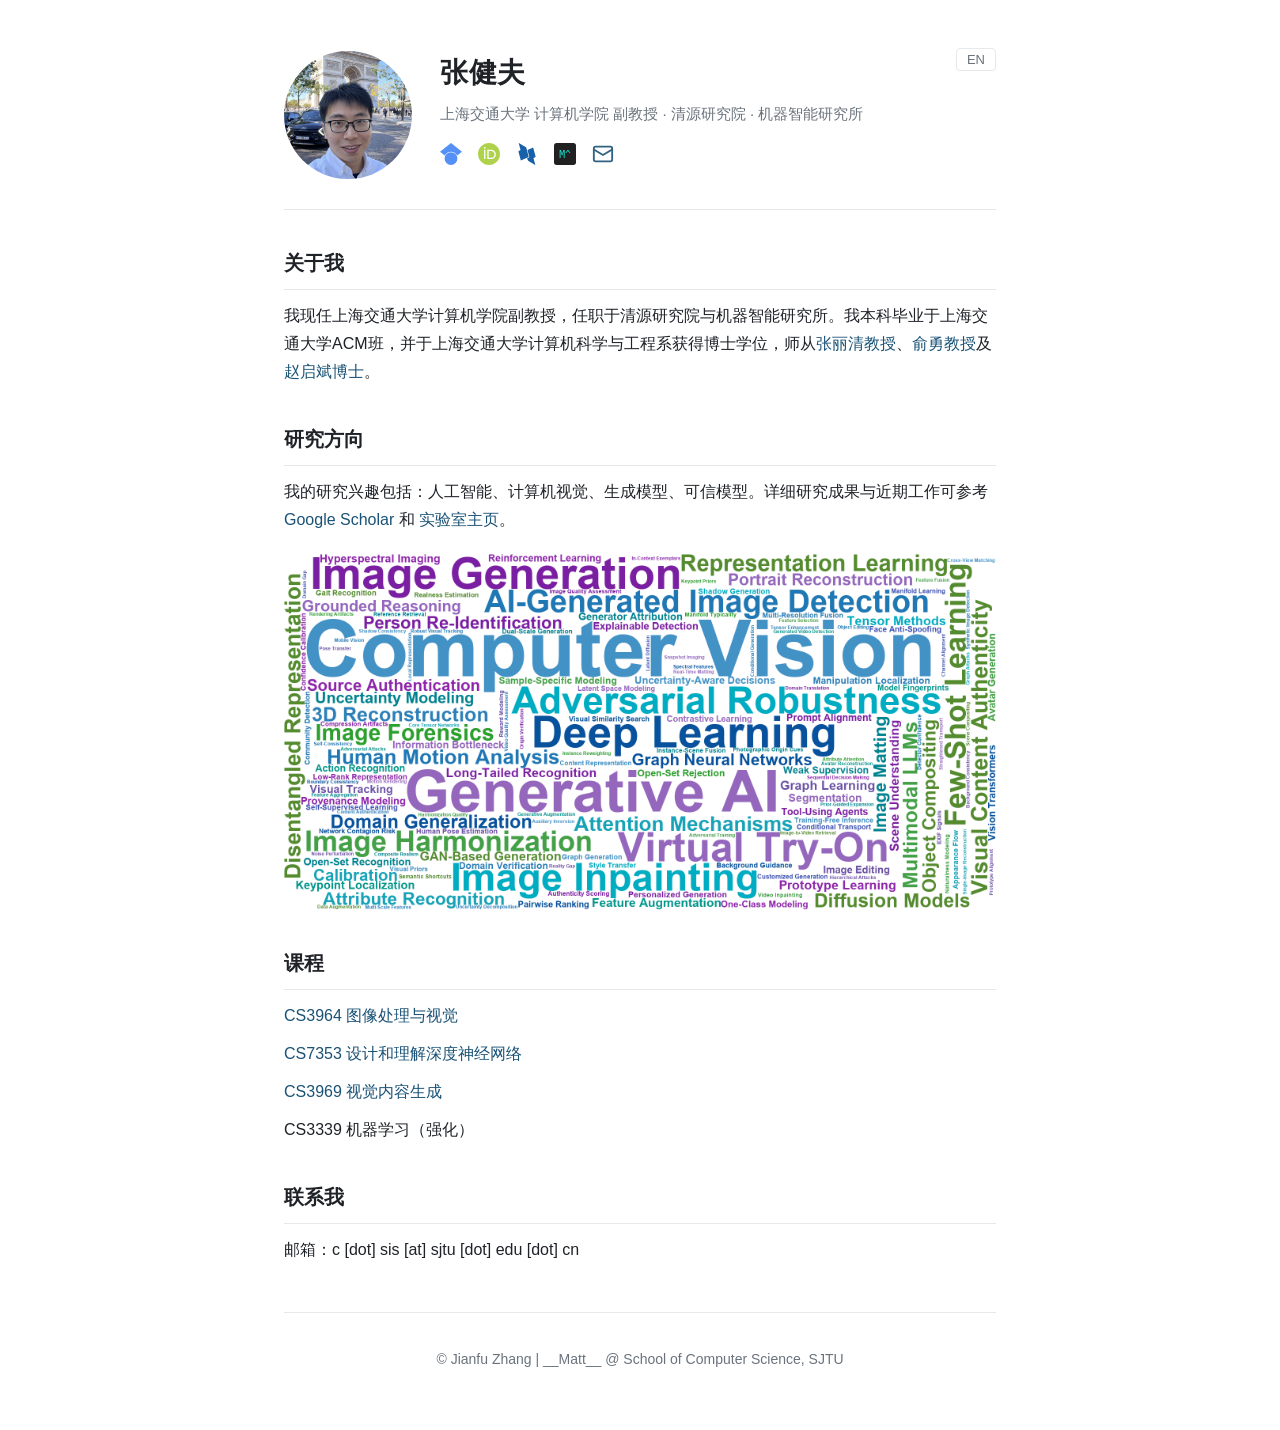
==== commit d95ccadf: "Fix Pages build; icon links, static fallbacks, cyberpunk favicon - Add .nojekyll to bypass failing l" ====
--- a/index.html
+++ b/index.html
@@ -11,6 +11,35 @@
     <meta property="og:url" content="https://matt-sjtu.github.io/">
     <meta property="og:image" content="https://matt-sjtu.github.io/matt.jpg">
     <meta name="twitter:card" content="summary">
+    <script>
+        // sync <html lang> with saved preference before first paint
+        try {
+            var savedLang = localStorage.getItem('lang');
+            if (savedLang === 'en' || savedLang === 'zh-CN') document.documentElement.lang = savedLang;
+        } catch (e) {}
+    </script>
+    <script type="application/ld+json">
+    {
+        "@context": "https://schema.org",
+        "@type": "Person",
+        "name": "Jianfu Zhang",
+        "alternateName": "张健夫",
+        "jobTitle": "Associate Professor",
+        "worksFor": {
+            "@type": "CollegeOrUniversity",
+            "name": "Shanghai Jiao Tong University",
+            "department": "School of Computer Science"
+        },
+        "url": "https://matt-sjtu.github.io/",
+        "image": "https://matt-sjtu.github.io/matt.jpg",
+        "sameAs": [
+            "https://scholar.google.com/citations?user=jSiStc4AAAAJ",
+            "https://orcid.org/0000-0002-2673-5860",
+            "https://dblp.org/pid/78/3993-3.html",
+            "https://matt-lab.org"
+        ]
+    }
+    </script>
     <link rel="icon" type="image/png" href="favicon.png">
     <link rel="stylesheet" href="style.css">
 </head>
@@ -22,9 +51,11 @@
                 <h1 data-i18n="name">张健夫</h1>
                 <p class="subtitle" data-i18n="subtitle">上海交通大学 计算机学院 副教授 · 清源研究院 · 机器智能研究所</p>
                 <p class="quick-links">
-                    <a href="https://scholar.google.com/citations?hl=en&user=jSiStc4AAAAJ" target="_blank" rel="noopener">Google Scholar</a>
-                    <a href="https://matt-lab.org" target="_blank" rel="noopener" data-i18n="labLink">实验室</a>
-                    <a href="#contact" data-i18n="emailLink">邮箱</a>
+                    <a href="https://scholar.google.com/citations?hl=en&user=jSiStc4AAAAJ" target="_blank" rel="noopener" title="Google Scholar"><img src="icons/google-scholar.svg" alt="Google Scholar"></a>
+                    <a href="https://orcid.org/0000-0002-2673-5860" target="_blank" rel="noopener" title="ORCID"><img src="icons/orcid.svg" alt="ORCID"></a>
+                    <a href="https://dblp.org/pid/78/3993-3.html" target="_blank" rel="noopener" title="DBLP"><img src="icons/dblp.svg" alt="DBLP"></a>
+                    <a href="https://matt-lab.org" target="_blank" rel="noopener" title="实验室主页 / Lab"><img src="icons/matt-lab.svg" alt="Lab"></a>
+                    <a href="#contact" title="邮箱 / Email"><img src="icons/email.svg" alt="Email"></a>
                 </p>
             </div>
             <button id="language-toggle" aria-label="Switch language">EN</button>
@@ -32,11 +63,11 @@
         <main>
             <section id="about">
                 <h2 data-i18n="aboutTitle">关于我</h2>
-                <p data-i18n-html="aboutContent"></p>
+                <p data-i18n-html="aboutContent">我现任上海交通大学计算机学院副教授，任职于清源研究院与机器智能研究所。我本科毕业于上海交通大学ACM班，并于上海交通大学计算机科学与工程系获得博士学位，师从<a href="https://bcmi.sjtu.edu.cn/~zhangliqing/" target="_blank" rel="noopener">张丽清教授</a>、<a href="https://apex.sjtu.edu.cn/members/yyu" target="_blank" rel="noopener">俞勇教授</a>及<a href="https://qibinzhao.github.io/" target="_blank" rel="noopener">赵启斌博士</a>。</p>
             </section>
             <section id="research">
                 <h2 data-i18n="researchTitle">研究方向</h2>
-                <p data-i18n-html="researchContent"></p>
+                <p data-i18n-html="researchContent">我的研究兴趣包括：人工智能、计算机视觉、生成模型、可信模型。详细研究成果与近期工作可参考 <a href="https://scholar.google.com/citations?hl=en&user=jSiStc4AAAAJ" target="_blank" rel="noopener">Google Scholar</a> 和 <a href="https://matt-lab.org" target="_blank" rel="noopener">实验室主页</a>。</p>
                 <img src="topic.png" alt="研究方向词云" id="research-wordcloud" width="1800" height="900" loading="lazy">
             </section>
             <section id="courses">
@@ -62,8 +93,6 @@
             'zh-CN': {
                 name: '张健夫',
                 subtitle: '上海交通大学 计算机学院 副教授 · 清源研究院 · 机器智能研究所',
-                labLink: '实验室',
-                emailLink: '邮箱',
                 aboutTitle: '关于我',
                 aboutContent: '我现任上海交通大学计算机学院副教授，任职于清源研究院与机器智能研究所。我本科毕业于上海交通大学ACM班，并于上海交通大学计算机科学与工程系获得博士学位，师从<a href="https://bcmi.sjtu.edu.cn/~zhangliqing/" target="_blank" rel="noopener">张丽清教授</a>、<a href="https://apex.sjtu.edu.cn/members/yyu" target="_blank" rel="noopener">俞勇教授</a>及<a href="https://qibinzhao.github.io/" target="_blank" rel="noopener">赵启斌博士</a>。',
                 researchTitle: '研究方向',
@@ -81,9 +110,7 @@
             },
             'en': {
                 name: 'Jianfu Zhang',
-                subtitle: 'Associate Professor, School of Computer Science, Shanghai Jiao Tong University',
-                labLink: 'Lab',
-                emailLink: 'Email',
+                subtitle: 'Associate Professor, School of Computer Science, Shanghai Jiao Tong University · Qingyuan Research Institute · Institute of Machine Intelligence',
                 aboutTitle: 'About Me',
                 aboutContent: 'I am an Associate Professor at the School of Computer Science, Shanghai Jiao Tong University, affiliated with the Qingyuan Research Institute and the Institute of Machine Intelligence. I received my bachelor\'s degree from the ACM Honors Class at Shanghai Jiao Tong University, and completed my Ph.D. in the Department of Computer Science and Engineering at the same university, where I was fortunate to be advised by <a href="https://bcmi.sjtu.edu.cn/~zhangliqing/" target="_blank" rel="noopener">Prof. Liqing Zhang</a>, <a href="https://apex.sjtu.edu.cn/members/yyu" target="_blank" rel="noopener">Prof. Yong Yu</a>, and <a href="https://qibinzhao.github.io/" target="_blank" rel="noopener">Dr. Qibin Zhao</a>.',
                 researchTitle: 'Research',
--- a/style.css
+++ b/style.css
@@ -69,13 +69,25 @@
 }
 
 .identity .quick-links {
-    font-size: 15px;
-}
-
-.identity .quick-links a + a::before {
-    content: "·";
-    color: var(--muted);
-    margin: 0 10px;
+    display: flex;
+    align-items: center;
+    gap: 16px;
+}
+
+.identity .quick-links img {
+    display: block;
+    width: 22px;
+    height: 22px;
+}
+
+.identity .quick-links a {
+    opacity: 0.9;
+    transition: opacity 0.15s, transform 0.15s;
+}
+
+.identity .quick-links a:hover {
+    opacity: 1;
+    transform: translateY(-1px);
 }
 
 #language-toggle {
@@ -187,7 +199,7 @@
         padding-top: 24px;
     }
 
-    .identity .quick-links a + a::before {
-        margin: 0 8px;
+    .identity .quick-links {
+        justify-content: center;
     }
 }
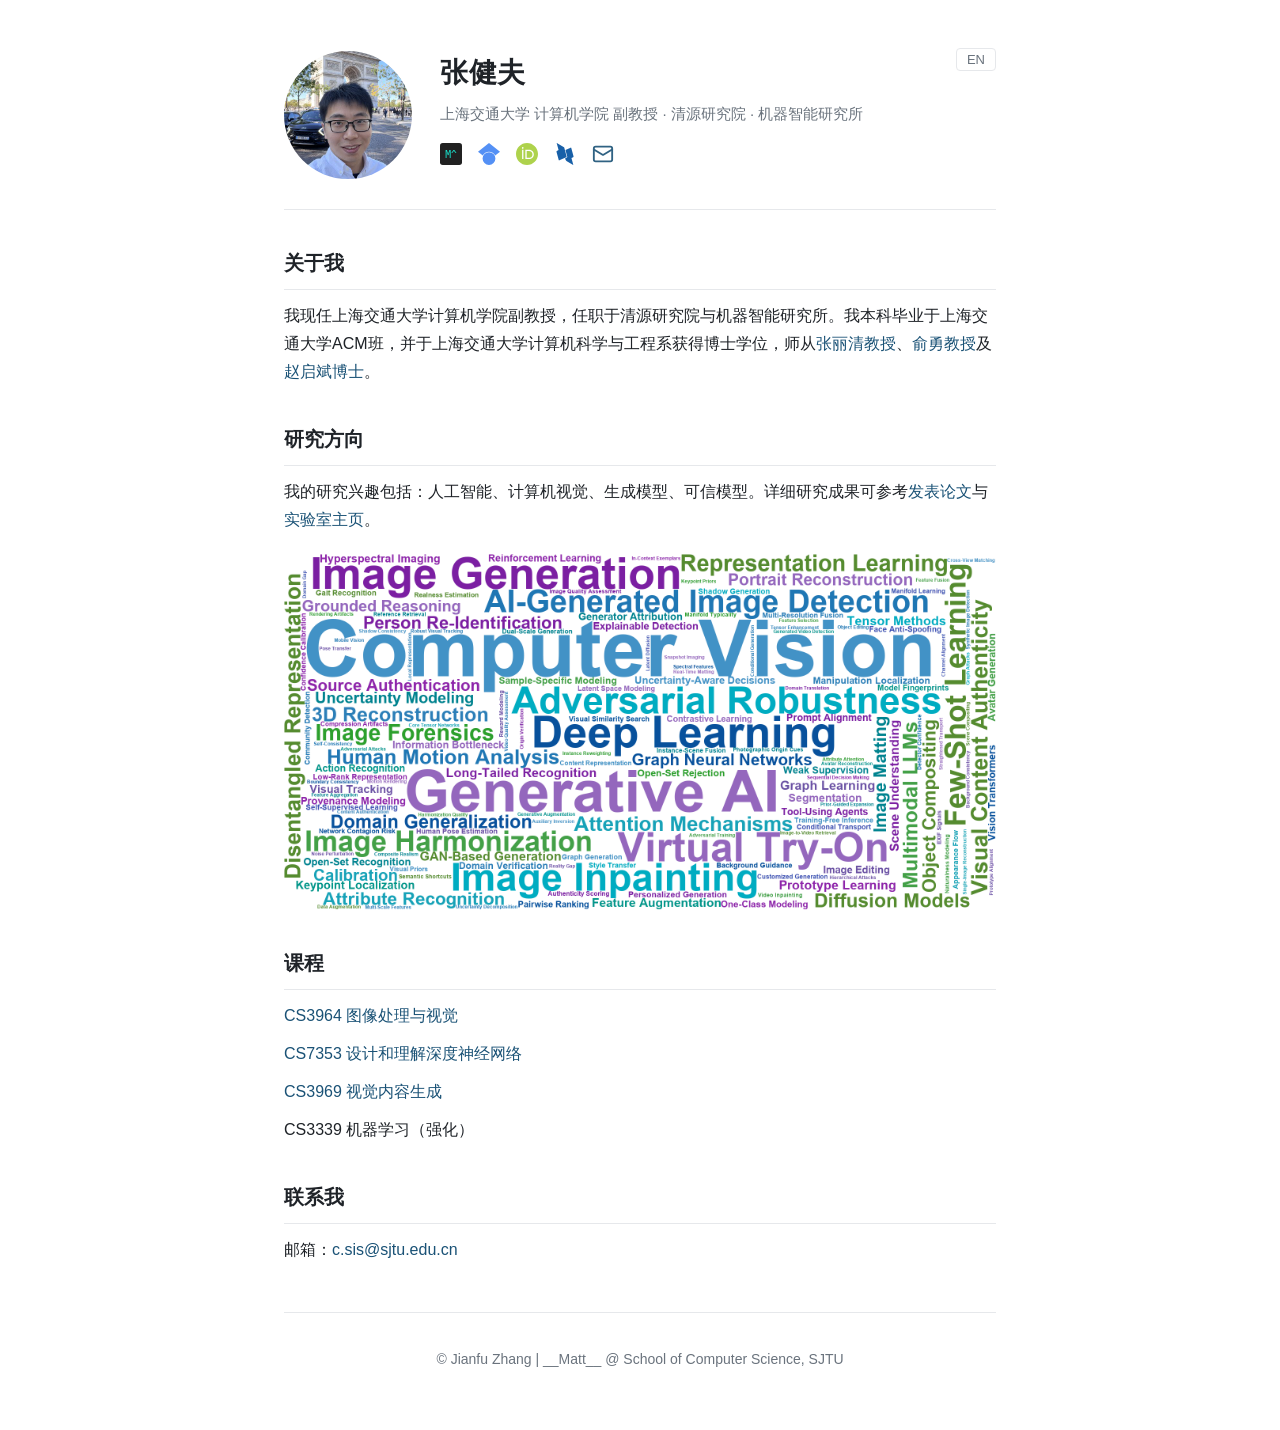
==== commit d049e44a: "Add publications page; fix SEO, a11y and icon-link polish - Add publications.html (53 peer-reviewed " ====
--- a/index.html
+++ b/index.html
@@ -40,22 +40,24 @@
         ]
     }
     </script>
+    <link rel="canonical" href="https://matt-sjtu.github.io/">
     <link rel="icon" type="image/png" href="favicon.png">
+    <link rel="apple-touch-icon" href="/apple-touch-icon.png">
     <link rel="stylesheet" href="style.css">
 </head>
 <body>
     <div class="page">
         <header>
-            <img src="matt.jpg" alt="张健夫的照片" id="about-photo">
+            <img src="matt.jpg" alt="张健夫的照片" id="about-photo" width="400" height="400">
             <div class="identity">
                 <h1 data-i18n="name">张健夫</h1>
                 <p class="subtitle" data-i18n="subtitle">上海交通大学 计算机学院 副教授 · 清源研究院 · 机器智能研究所</p>
                 <p class="quick-links">
-                    <a href="https://scholar.google.com/citations?hl=en&user=jSiStc4AAAAJ" target="_blank" rel="noopener" title="Google Scholar"><img src="icons/google-scholar.svg" alt="Google Scholar"></a>
-                    <a href="https://orcid.org/0000-0002-2673-5860" target="_blank" rel="noopener" title="ORCID"><img src="icons/orcid.svg" alt="ORCID"></a>
-                    <a href="https://dblp.org/pid/78/3993-3.html" target="_blank" rel="noopener" title="DBLP"><img src="icons/dblp.svg" alt="DBLP"></a>
-                    <a href="https://matt-lab.org" target="_blank" rel="noopener" title="实验室主页 / Lab"><img src="icons/matt-lab.svg" alt="Lab"></a>
-                    <a href="#contact" title="邮箱 / Email"><img src="icons/email.svg" alt="Email"></a>
+                    <a href="https://matt-lab.org" target="_blank" rel="noopener" data-tip="实验室主页" data-i18n-tip="tipLab"><img src="icons/matt-lab.svg" alt="Lab"></a>
+                    <a href="https://scholar.google.com/citations?hl=en&user=jSiStc4AAAAJ" target="_blank" rel="noopener" data-tip="Google Scholar 学术主页" data-i18n-tip="tipScholar"><img src="icons/google-scholar.svg" alt="Google Scholar"></a>
+                    <a href="https://orcid.org/0000-0002-2673-5860" target="_blank" rel="noopener" data-tip="ORCID 学术档案" data-i18n-tip="tipOrcid"><img src="icons/orcid.svg" alt="ORCID"></a>
+                    <a href="https://dblp.org/pid/78/3993-3.html" target="_blank" rel="noopener" data-tip="DBLP 论文列表" data-i18n-tip="tipDblp"><img src="icons/dblp.svg" alt="DBLP"></a>
+                    <a href="#contact" data-tip="联系邮箱" data-i18n-tip="tipEmail"><img src="icons/email.svg" alt="Email"></a>
                 </p>
             </div>
             <button id="language-toggle" aria-label="Switch language">EN</button>
@@ -67,7 +69,7 @@
             </section>
             <section id="research">
                 <h2 data-i18n="researchTitle">研究方向</h2>
-                <p data-i18n-html="researchContent">我的研究兴趣包括：人工智能、计算机视觉、生成模型、可信模型。详细研究成果与近期工作可参考 <a href="https://scholar.google.com/citations?hl=en&user=jSiStc4AAAAJ" target="_blank" rel="noopener">Google Scholar</a> 和 <a href="https://matt-lab.org" target="_blank" rel="noopener">实验室主页</a>。</p>
+                <p data-i18n-html="researchContent">我的研究兴趣包括：人工智能、计算机视觉、生成模型、可信模型。详细研究成果可参考<a href="publications.html">发表论文</a>与 <a href="https://matt-lab.org" target="_blank" rel="noopener">实验室主页</a>。</p>
                 <img src="topic.png" alt="研究方向词云" id="research-wordcloud" width="1800" height="900" loading="lazy">
             </section>
             <section id="courses">
@@ -81,7 +83,7 @@
             </section>
             <section id="contact">
                 <h2 data-i18n="contactTitle">联系我</h2>
-                <p data-i18n="contactContent">邮箱：c [dot] sis [at] sjtu [dot] edu [dot] cn</p>
+                <p><span data-i18n="contactLabel">邮箱：</span><a id="email-link" href="#contact">c [dot] sis [at] sjtu [dot] edu [dot] cn</a></p>
             </section>
         </main>
         <footer>
@@ -93,37 +95,49 @@
             'zh-CN': {
                 name: '张健夫',
                 subtitle: '上海交通大学 计算机学院 副教授 · 清源研究院 · 机器智能研究所',
+                tipLab: '实验室主页',
+                tipScholar: 'Google Scholar 学术主页',
+                tipOrcid: 'ORCID 学术档案',
+                tipDblp: 'DBLP 论文列表',
+                tipEmail: '联系邮箱',
                 aboutTitle: '关于我',
                 aboutContent: '我现任上海交通大学计算机学院副教授，任职于清源研究院与机器智能研究所。我本科毕业于上海交通大学ACM班，并于上海交通大学计算机科学与工程系获得博士学位，师从<a href="https://bcmi.sjtu.edu.cn/~zhangliqing/" target="_blank" rel="noopener">张丽清教授</a>、<a href="https://apex.sjtu.edu.cn/members/yyu" target="_blank" rel="noopener">俞勇教授</a>及<a href="https://qibinzhao.github.io/" target="_blank" rel="noopener">赵启斌博士</a>。',
                 researchTitle: '研究方向',
-                researchContent: '我的研究兴趣包括：人工智能、计算机视觉、生成模型、可信模型。详细研究成果与近期工作可参考 <a href="https://scholar.google.com/citations?hl=en&user=jSiStc4AAAAJ" target="_blank" rel="noopener">Google Scholar</a> 和 <a href="https://matt-lab.org" target="_blank" rel="noopener">实验室主页</a>。',
+                researchContent: '我的研究兴趣包括：人工智能、计算机视觉、生成模型、可信模型。详细研究成果可参考<a href="publications.html">发表论文</a>与 <a href="https://matt-lab.org" target="_blank" rel="noopener">实验室主页</a>。',
                 coursesTitle: '课程',
                 course1: 'CS3964 图像处理与视觉',
                 course2: 'CS7353 设计和理解深度神经网络',
                 course3: 'CS3969 视觉内容生成',
                 course4: 'CS3339 机器学习（强化）',
                 contactTitle: '联系我',
-                contactContent: '邮箱：c [dot] sis [at] sjtu [dot] edu [dot] cn',
+                contactLabel: '邮箱：',
                 toggleLabel: 'EN',
                 photoAlt: '张健夫的照片',
+                wordcloudAlt: '研究方向词云',
                 docTitle: '张健夫 | 上海交通大学计算机学院'
             },
             'en': {
                 name: 'Jianfu Zhang',
                 subtitle: 'Associate Professor, School of Computer Science, Shanghai Jiao Tong University · Qingyuan Research Institute · Institute of Machine Intelligence',
+                tipLab: 'Lab homepage',
+                tipScholar: 'Google Scholar profile',
+                tipOrcid: 'ORCID record',
+                tipDblp: 'DBLP publication list',
+                tipEmail: 'Contact email',
                 aboutTitle: 'About Me',
                 aboutContent: 'I am an Associate Professor at the School of Computer Science, Shanghai Jiao Tong University, affiliated with the Qingyuan Research Institute and the Institute of Machine Intelligence. I received my bachelor\'s degree from the ACM Honors Class at Shanghai Jiao Tong University, and completed my Ph.D. in the Department of Computer Science and Engineering at the same university, where I was fortunate to be advised by <a href="https://bcmi.sjtu.edu.cn/~zhangliqing/" target="_blank" rel="noopener">Prof. Liqing Zhang</a>, <a href="https://apex.sjtu.edu.cn/members/yyu" target="_blank" rel="noopener">Prof. Yong Yu</a>, and <a href="https://qibinzhao.github.io/" target="_blank" rel="noopener">Dr. Qibin Zhao</a>.',
                 researchTitle: 'Research',
-                researchContent: 'My research interests include: Artificial Intelligence, Computer Vision, Generative Models, and Trustworthy Models. For more details, please refer to <a href="https://scholar.google.com/citations?hl=en&user=jSiStc4AAAAJ" target="_blank" rel="noopener">Google Scholar</a> and the <a href="https://matt-lab.org" target="_blank" rel="noopener">lab homepage</a>.',
+                researchContent: 'My research interests include: Artificial Intelligence, Computer Vision, Generative Models, and Trustworthy Models. For more details, please refer to my <a href="publications.html">publications</a> and the <a href="https://matt-lab.org" target="_blank" rel="noopener">lab homepage</a>.',
                 coursesTitle: 'Courses',
                 course1: 'CS3964 Image Processing and Vision',
                 course2: 'CS7353 Designing and Understanding Deep Neural Networks',
                 course3: 'CS3969 Visual Content Generation',
                 course4: 'CS3339 Machine Learning (Enhanced)',
                 contactTitle: 'Contact',
-                contactContent: 'Email: c [dot] sis [at] sjtu [dot] edu [dot] cn',
+                contactLabel: 'Email: ',
                 toggleLabel: '中文',
                 photoAlt: 'Photo of Jianfu Zhang',
+                wordcloudAlt: 'Word cloud of research topics',
                 docTitle: 'Jianfu Zhang | School of Computer Science, SJTU'
             }
         };
@@ -137,7 +151,11 @@
             document.querySelectorAll('[data-i18n-html]').forEach(el => {
                 el.innerHTML = dict[el.dataset.i18nHtml];
             });
+            document.querySelectorAll('[data-i18n-tip]').forEach(el => {
+                el.dataset.tip = dict[el.dataset.i18nTip];
+            });
             document.getElementById('about-photo').alt = dict.photoAlt;
+            document.getElementById('research-wordcloud').alt = dict.wordcloudAlt;
             document.title = dict.docTitle;
             document.getElementById('language-toggle').textContent = dict.toggleLabel;
             try { localStorage.setItem('lang', lang); } catch (e) {}
@@ -153,6 +171,14 @@
             if (saved && i18n[saved]) initialLang = saved;
         } catch (e) {}
         applyLanguage(initialLang);
+
+        (function () {
+            // assemble mailto at runtime so the address never appears in page source
+            var el = document.getElementById('email-link');
+            var addr = ['c', 'sis'].join('.') + '@' + ['sjtu', 'edu', 'cn'].join('.');
+            el.href = 'mailto:' + addr;
+            el.textContent = addr;
+        })();
     </script>
 </body>
 </html>
--- a/style.css
+++ b/style.css
@@ -83,11 +83,61 @@
 .identity .quick-links a {
     opacity: 0.9;
     transition: opacity 0.15s, transform 0.15s;
+    position: relative;
 }
 
 .identity .quick-links a:hover {
     opacity: 1;
     transform: translateY(-1px);
+}
+
+/* tooltip bubble below each icon, driven by data-tip */
+.identity .quick-links a[data-tip]::after {
+    content: attr(data-tip);
+    position: absolute;
+    top: calc(100% + 8px);
+    left: 50%;
+    transform: translateX(-50%) translateY(-4px);
+    background: #1f2328;
+    color: #fff;
+    font-size: 12px;
+    line-height: 1;
+    padding: 6px 10px;
+    border-radius: 5px;
+    white-space: nowrap;
+    opacity: 0;
+    visibility: hidden;
+    transition: opacity 0.15s, transform 0.15s;
+    pointer-events: none;
+    z-index: 10;
+}
+
+.identity .quick-links a[data-tip]::before {
+    content: "";
+    position: absolute;
+    top: calc(100% + 3px);
+    left: 50%;
+    transform: translateX(-50%);
+    border: 5px solid transparent;
+    border-bottom-color: #1f2328;
+    opacity: 0;
+    visibility: hidden;
+    transition: opacity 0.15s;
+    pointer-events: none;
+    z-index: 10;
+}
+
+.identity .quick-links a[data-tip]:hover::after,
+.identity .quick-links a[data-tip]:focus-visible::after {
+    opacity: 1;
+    visibility: visible;
+    transform: translateX(-50%) translateY(0);
+}
+
+.identity .quick-links a[data-tip]:hover::before,
+.identity .quick-links a[data-tip]:focus-visible::before {
+    opacity: 1;
+    visibility: visible;
 }
 
 #language-toggle {
@@ -174,6 +224,36 @@
     margin-bottom: 8px;
 }
 
+/* ---- publications ---- */
+
+.pub-note {
+    color: var(--muted);
+    margin-bottom: 4px;
+}
+
+.pub-year {
+    margin-top: 28px;
+}
+
+.pub-list {
+    list-style: none;
+    padding: 0;
+    margin: 0;
+}
+
+.pub-list li {
+    margin-bottom: 14px;
+}
+
+.pub-title {
+    font-weight: 600;
+}
+
+.pub-venue {
+    font-style: italic;
+    color: var(--muted);
+}
+
 /* ---- footer ---- */
 
 footer {
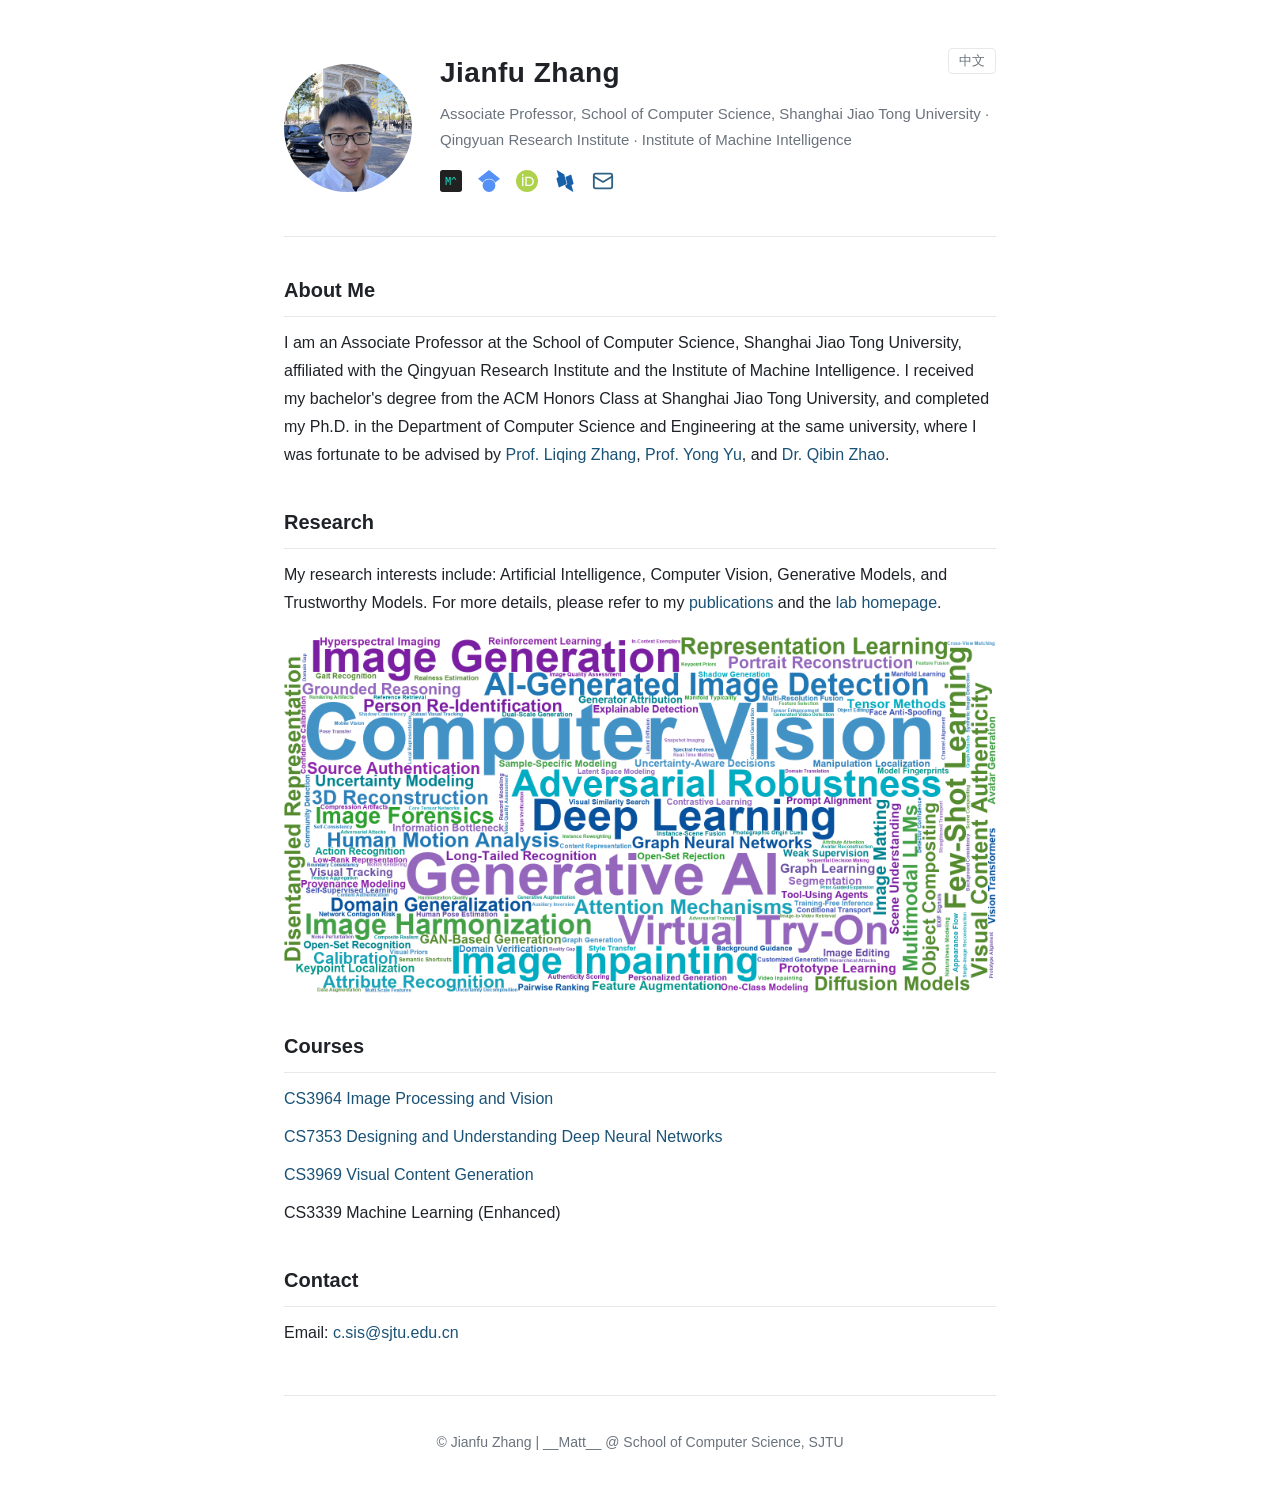
==== commit e82061ef: "Default to English; render Chinese mode in STFangsong - All pages now default to English (html lang," ====
--- a/index.html
+++ b/index.html
@@ -1,13 +1,13 @@
 <!DOCTYPE html>
-<html lang="zh-CN">
+<html lang="en">
 <head>
     <meta charset="UTF-8">
     <meta name="viewport" content="width=device-width, initial-scale=1.0">
-    <title>张健夫 | 上海交通大学计算机学院</title>
-    <meta name="description" content="张健夫（Jianfu Zhang），上海交通大学计算机学院副教授，任职于清源研究院与机器智能研究所。研究方向：人工智能、计算机视觉、生成模型、可信模型。">
+    <title>Jianfu Zhang | School of Computer Science, SJTU</title>
+    <meta name="description" content="Jianfu Zhang (张健夫), Associate Professor at the School of Computer Science, Shanghai Jiao Tong University, affiliated with the Qingyuan Research Institute and the Institute of Machine Intelligence. Research: AI, computer vision, generative models, trustworthy models.">
     <meta property="og:type" content="profile">
-    <meta property="og:title" content="张健夫 Jianfu Zhang">
-    <meta property="og:description" content="上海交通大学计算机学院副教授 · 清源研究院 · 机器智能研究所。研究方向：人工智能、计算机视觉、生成模型、可信模型。">
+    <meta property="og:title" content="Jianfu Zhang (张健夫)">
+    <meta property="og:description" content="Associate Professor, School of Computer Science, Shanghai Jiao Tong University · Qingyuan Research Institute · Institute of Machine Intelligence. Research: AI, computer vision, generative models, trustworthy models.">
     <meta property="og:url" content="https://matt-sjtu.github.io/">
     <meta property="og:image" content="https://matt-sjtu.github.io/matt.jpg">
     <meta name="twitter:card" content="summary">
@@ -48,42 +48,42 @@
 <body>
     <div class="page">
         <header>
-            <img src="matt.jpg" alt="张健夫的照片" id="about-photo" width="400" height="400">
+            <img src="matt.jpg" alt="Photo of Jianfu Zhang" id="about-photo" width="400" height="400">
             <div class="identity">
-                <h1 data-i18n="name">张健夫</h1>
-                <p class="subtitle" data-i18n="subtitle">上海交通大学 计算机学院 副教授 · 清源研究院 · 机器智能研究所</p>
+                <h1 data-i18n="name">Jianfu Zhang</h1>
+                <p class="subtitle" data-i18n="subtitle">Associate Professor, School of Computer Science, Shanghai Jiao Tong University · Qingyuan Research Institute · Institute of Machine Intelligence</p>
                 <p class="quick-links">
-                    <a href="https://matt-lab.org" target="_blank" rel="noopener" data-tip="实验室主页" data-i18n-tip="tipLab"><img src="icons/matt-lab.svg" alt="Lab"></a>
-                    <a href="https://scholar.google.com/citations?hl=en&user=jSiStc4AAAAJ" target="_blank" rel="noopener" data-tip="Google Scholar 学术主页" data-i18n-tip="tipScholar"><img src="icons/google-scholar.svg" alt="Google Scholar"></a>
-                    <a href="https://orcid.org/0000-0002-2673-5860" target="_blank" rel="noopener" data-tip="ORCID 学术档案" data-i18n-tip="tipOrcid"><img src="icons/orcid.svg" alt="ORCID"></a>
-                    <a href="https://dblp.org/pid/78/3993-3.html" target="_blank" rel="noopener" data-tip="DBLP 论文列表" data-i18n-tip="tipDblp"><img src="icons/dblp.svg" alt="DBLP"></a>
-                    <a href="#contact" data-tip="联系邮箱" data-i18n-tip="tipEmail"><img src="icons/email.svg" alt="Email"></a>
+                    <a href="https://matt-lab.org" target="_blank" rel="noopener" data-tip="Lab homepage" data-i18n-tip="tipLab"><img src="icons/matt-lab.svg" alt="Lab"></a>
+                    <a href="https://scholar.google.com/citations?hl=en&user=jSiStc4AAAAJ" target="_blank" rel="noopener" data-tip="Google Scholar profile" data-i18n-tip="tipScholar"><img src="icons/google-scholar.svg" alt="Google Scholar"></a>
+                    <a href="https://orcid.org/0000-0002-2673-5860" target="_blank" rel="noopener" data-tip="ORCID record" data-i18n-tip="tipOrcid"><img src="icons/orcid.svg" alt="ORCID"></a>
+                    <a href="https://dblp.org/pid/78/3993-3.html" target="_blank" rel="noopener" data-tip="DBLP publication list" data-i18n-tip="tipDblp"><img src="icons/dblp.svg" alt="DBLP"></a>
+                    <a href="#contact" data-tip="Contact email" data-i18n-tip="tipEmail"><img src="icons/email.svg" alt="Email"></a>
                 </p>
             </div>
-            <button id="language-toggle" aria-label="Switch language">EN</button>
+            <button id="language-toggle" aria-label="Switch language">中文</button>
         </header>
         <main>
             <section id="about">
-                <h2 data-i18n="aboutTitle">关于我</h2>
-                <p data-i18n-html="aboutContent">我现任上海交通大学计算机学院副教授，任职于清源研究院与机器智能研究所。我本科毕业于上海交通大学ACM班，并于上海交通大学计算机科学与工程系获得博士学位，师从<a href="https://bcmi.sjtu.edu.cn/~zhangliqing/" target="_blank" rel="noopener">张丽清教授</a>、<a href="https://apex.sjtu.edu.cn/members/yyu" target="_blank" rel="noopener">俞勇教授</a>及<a href="https://qibinzhao.github.io/" target="_blank" rel="noopener">赵启斌博士</a>。</p>
+                <h2 data-i18n="aboutTitle">About Me</h2>
+                <p data-i18n-html="aboutContent">I am an Associate Professor at the School of Computer Science, Shanghai Jiao Tong University, affiliated with the Qingyuan Research Institute and the Institute of Machine Intelligence. I received my bachelor's degree from the ACM Honors Class at Shanghai Jiao Tong University, and completed my Ph.D. in the Department of Computer Science and Engineering at the same university, where I was fortunate to be advised by <a href="https://bcmi.sjtu.edu.cn/~zhangliqing/" target="_blank" rel="noopener">Prof. Liqing Zhang</a>, <a href="https://apex.sjtu.edu.cn/members/yyu" target="_blank" rel="noopener">Prof. Yong Yu</a>, and <a href="https://qibinzhao.github.io/" target="_blank" rel="noopener">Dr. Qibin Zhao</a>.</p>
             </section>
             <section id="research">
-                <h2 data-i18n="researchTitle">研究方向</h2>
-                <p data-i18n-html="researchContent">我的研究兴趣包括：人工智能、计算机视觉、生成模型、可信模型。详细研究成果可参考<a href="publications.html">发表论文</a>与 <a href="https://matt-lab.org" target="_blank" rel="noopener">实验室主页</a>。</p>
-                <img src="topic.png" alt="研究方向词云" id="research-wordcloud" width="1800" height="900" loading="lazy">
+                <h2 data-i18n="researchTitle">Research</h2>
+                <p data-i18n-html="researchContent">My research interests include: Artificial Intelligence, Computer Vision, Generative Models, and Trustworthy Models. For more details, please refer to my <a href="publications.html">publications</a> and the <a href="https://matt-lab.org" target="_blank" rel="noopener">lab homepage</a>.</p>
+                <img src="topic.png" alt="Word cloud of research topics" id="research-wordcloud" width="1800" height="900" loading="lazy">
             </section>
             <section id="courses">
-                <h2 data-i18n="coursesTitle">课程</h2>
+                <h2 data-i18n="coursesTitle">Courses</h2>
                 <ul class="course-list">
-                    <li><a href="courses/cs3964.html" data-i18n="course1">CS3964 图像处理与视觉</a></li>
-                    <li><a href="https://cs7353.pages.dev/" target="_blank" rel="noopener" data-i18n="course2">CS7353 设计和理解深度神经网络</a></li>
-                    <li><a href="courses/cs3969.html" data-i18n="course3">CS3969 视觉内容生成</a></li>
-                    <li><span data-i18n="course4">CS3339 机器学习（强化）</span></li>
+                    <li><a href="courses/cs3964.html" data-i18n="course1">CS3964 Image Processing and Vision</a></li>
+                    <li><a href="https://cs7353.pages.dev/" target="_blank" rel="noopener" data-i18n="course2">CS7353 Designing and Understanding Deep Neural Networks</a></li>
+                    <li><a href="courses/cs3969.html" data-i18n="course3">CS3969 Visual Content Generation</a></li>
+                    <li><span data-i18n="course4">CS3339 Machine Learning (Enhanced)</span></li>
                 </ul>
             </section>
             <section id="contact">
-                <h2 data-i18n="contactTitle">联系我</h2>
-                <p><span data-i18n="contactLabel">邮箱：</span><a id="email-link" href="#contact">c [dot] sis [at] sjtu [dot] edu [dot] cn</a></p>
+                <h2 data-i18n="contactTitle">Contact</h2>
+                <p><span data-i18n="contactLabel">Email: </span><a id="email-link" href="#contact">c [dot] sis [at] sjtu [dot] edu [dot] cn</a></p>
             </section>
         </main>
         <footer>
@@ -165,7 +165,7 @@
             applyLanguage(document.documentElement.lang === 'zh-CN' ? 'en' : 'zh-CN');
         });
 
-        let initialLang = 'zh-CN';
+        let initialLang = 'en';
         try {
             const saved = localStorage.getItem('lang');
             if (saved && i18n[saved]) initialLang = saved;
--- a/style.css
+++ b/style.css
@@ -19,6 +19,15 @@
         "Hiragino Sans GB", "Microsoft YaHei", "Helvetica Neue", Arial, sans-serif;
     line-height: 1.75;
     font-size: 16px;
+}
+
+/* Chinese mode renders in 华文仿宋 (STFangsong), following <html lang> */
+html[lang="zh-CN"] body {
+    font-family: "STFangsong", "华文仿宋", "FangSong", "仿宋", "STSong", "SimSun", serif;
+}
+
+button {
+    font-family: inherit;
 }
 
 .page {
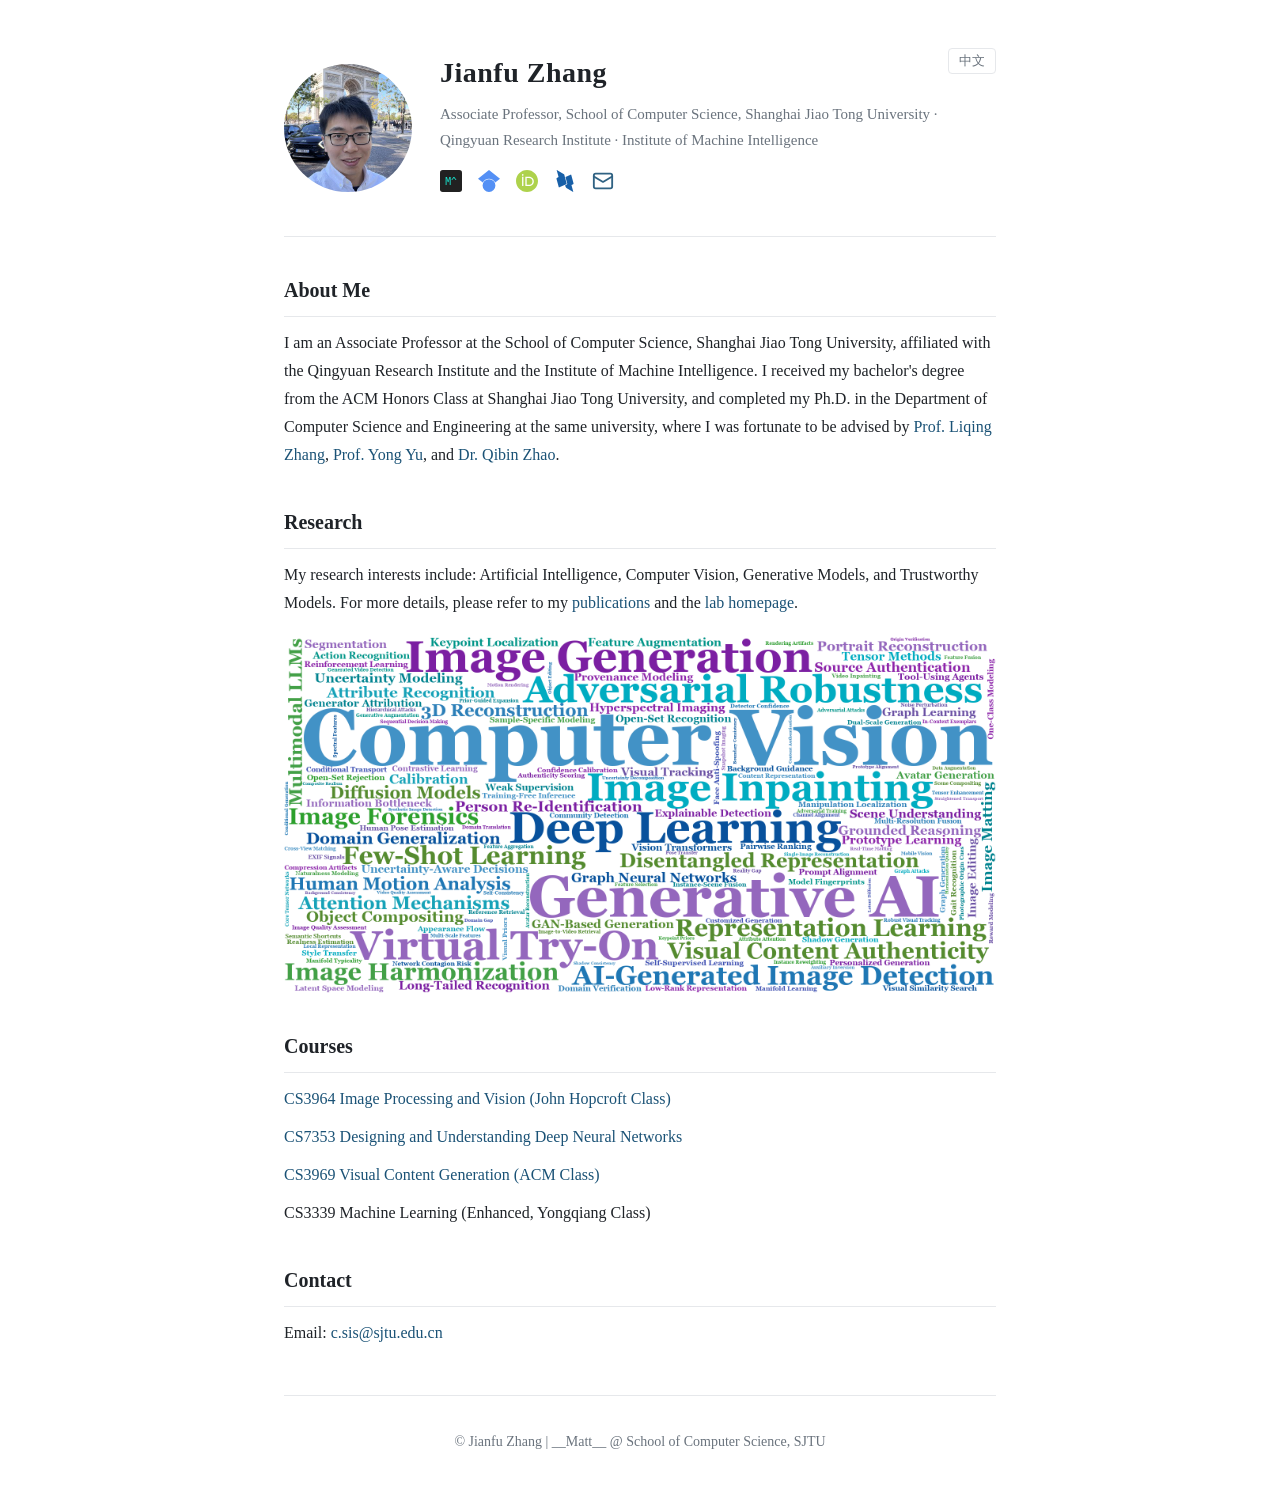
==== commit 92ae09be: "Annotate courses with their class tracks CS3964 John Hopcroft Class, CS3969 ACM Class, CS3339 Enhanc" ====
--- a/index.html
+++ b/index.html
@@ -75,10 +75,10 @@
             <section id="courses">
                 <h2 data-i18n="coursesTitle">Courses</h2>
                 <ul class="course-list">
-                    <li><a href="courses/cs3964.html" data-i18n="course1">CS3964 Image Processing and Vision</a></li>
+                    <li><a href="courses/cs3964.html" data-i18n="course1">CS3964 Image Processing and Vision (John Hopcroft Class)</a></li>
                     <li><a href="https://cs7353.pages.dev/" target="_blank" rel="noopener" data-i18n="course2">CS7353 Designing and Understanding Deep Neural Networks</a></li>
-                    <li><a href="courses/cs3969.html" data-i18n="course3">CS3969 Visual Content Generation</a></li>
-                    <li><span data-i18n="course4">CS3339 Machine Learning (Enhanced)</span></li>
+                    <li><a href="courses/cs3969.html" data-i18n="course3">CS3969 Visual Content Generation (ACM Class)</a></li>
+                    <li><span data-i18n="course4">CS3339 Machine Learning (Enhanced, Yongqiang Class)</span></li>
                 </ul>
             </section>
             <section id="contact">
@@ -105,10 +105,10 @@
                 researchTitle: '研究方向',
                 researchContent: '我的研究兴趣包括：人工智能、计算机视觉、生成模型、可信模型。详细研究成果可参考<a href="publications.html">发表论文</a>与 <a href="https://matt-lab.org" target="_blank" rel="noopener">实验室主页</a>。',
                 coursesTitle: '课程',
-                course1: 'CS3964 图像处理与视觉',
+                course1: 'CS3964 图像处理与视觉（John Hopcroft班）',
                 course2: 'CS7353 设计和理解深度神经网络',
-                course3: 'CS3969 视觉内容生成',
-                course4: 'CS3339 机器学习（强化）',
+                course3: 'CS3969 视觉内容生成（ACM班）',
+                course4: 'CS3339 机器学习（强化，永强班）',
                 contactTitle: '联系我',
                 contactLabel: '邮箱：',
                 toggleLabel: 'EN',
@@ -129,10 +129,10 @@
                 researchTitle: 'Research',
                 researchContent: 'My research interests include: Artificial Intelligence, Computer Vision, Generative Models, and Trustworthy Models. For more details, please refer to my <a href="publications.html">publications</a> and the <a href="https://matt-lab.org" target="_blank" rel="noopener">lab homepage</a>.',
                 coursesTitle: 'Courses',
-                course1: 'CS3964 Image Processing and Vision',
+                course1: 'CS3964 Image Processing and Vision (John Hopcroft Class)',
                 course2: 'CS7353 Designing and Understanding Deep Neural Networks',
-                course3: 'CS3969 Visual Content Generation',
-                course4: 'CS3339 Machine Learning (Enhanced)',
+                course3: 'CS3969 Visual Content Generation (ACM Class)',
+                course4: 'CS3339 Machine Learning (Enhanced, Yongqiang Class)',
                 contactTitle: 'Contact',
                 contactLabel: 'Email: ',
                 toggleLabel: '中文',
--- a/style.css
+++ b/style.css
@@ -15,15 +15,15 @@
     padding: 0;
     background: var(--bg);
     color: var(--text);
-    font-family: -apple-system, BlinkMacSystemFont, "Segoe UI", "PingFang SC",
-        "Hiragino Sans GB", "Microsoft YaHei", "Helvetica Neue", Arial, sans-serif;
+    font-family: Georgia, "Iowan Old Style", "Times New Roman", serif;
     line-height: 1.75;
     font-size: 16px;
 }
 
-/* Chinese mode renders in 华文仿宋 (STFangsong), following <html lang> */
+/* Chinese mode renders CJK in 华文仿宋 (STFangsong) with Georgia for Latin,
+   following <html lang> */
 html[lang="zh-CN"] body {
-    font-family: "STFangsong", "华文仿宋", "FangSong", "仿宋", "STSong", "SimSun", serif;
+    font-family: Georgia, "STFangsong", "华文仿宋", "FangSong", "仿宋", "STSong", "SimSun", serif;
 }
 
 button {
@@ -251,11 +251,22 @@
 }
 
 .pub-list li {
-    margin-bottom: 14px;
+    margin-bottom: 16px;
 }
 
 .pub-title {
+    display: block;
     font-weight: 600;
+}
+
+.pub-authors {
+    display: block;
+    font-size: 15px;
+}
+
+.pub-meta {
+    display: block;
+    font-size: 15px;
 }
 
 .pub-venue {
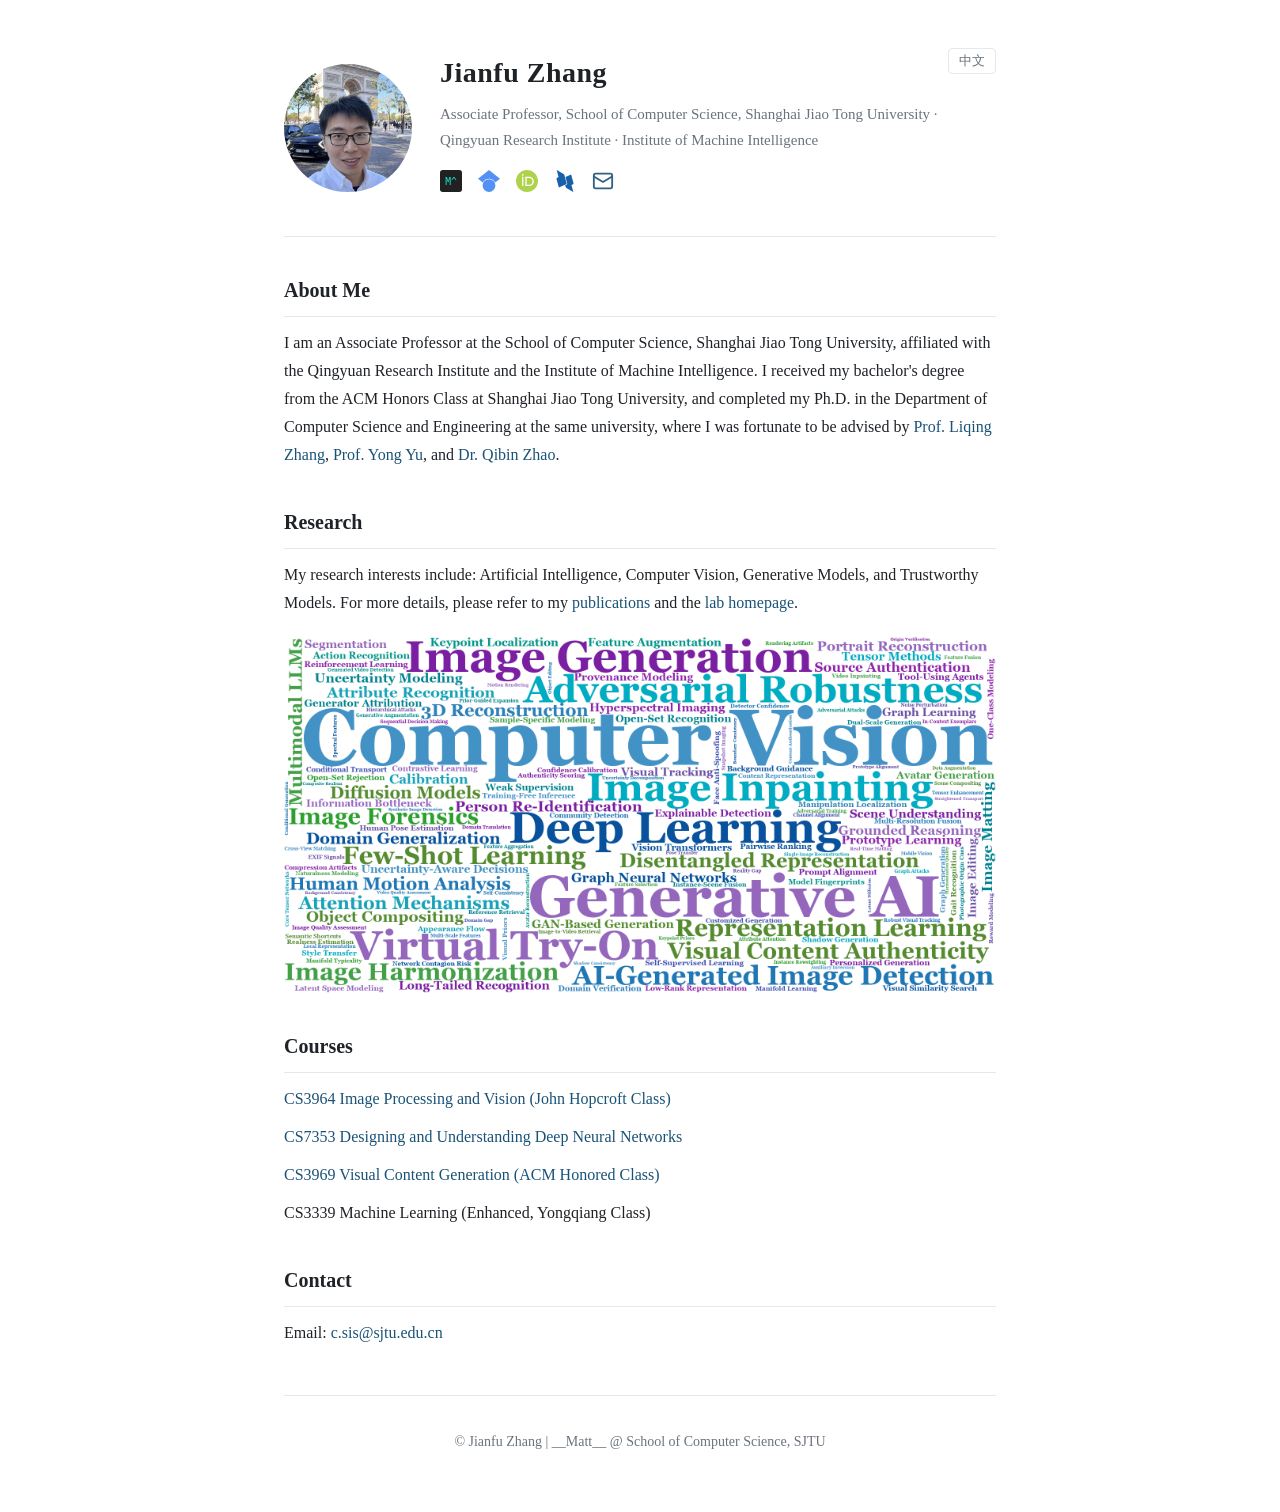
==== commit cb9fe08a: "Rename ACM Class annotation to ACM Honored Class Co-Authored-By: Claude Opus 4.8 (1M context) <norep" ====
--- a/index.html
+++ b/index.html
@@ -77,7 +77,7 @@
                 <ul class="course-list">
                     <li><a href="courses/cs3964.html" data-i18n="course1">CS3964 Image Processing and Vision (John Hopcroft Class)</a></li>
                     <li><a href="https://cs7353.pages.dev/" target="_blank" rel="noopener" data-i18n="course2">CS7353 Designing and Understanding Deep Neural Networks</a></li>
-                    <li><a href="courses/cs3969.html" data-i18n="course3">CS3969 Visual Content Generation (ACM Class)</a></li>
+                    <li><a href="courses/cs3969.html" data-i18n="course3">CS3969 Visual Content Generation (ACM Honored Class)</a></li>
                     <li><span data-i18n="course4">CS3339 Machine Learning (Enhanced, Yongqiang Class)</span></li>
                 </ul>
             </section>
@@ -131,7 +131,7 @@
                 coursesTitle: 'Courses',
                 course1: 'CS3964 Image Processing and Vision (John Hopcroft Class)',
                 course2: 'CS7353 Designing and Understanding Deep Neural Networks',
-                course3: 'CS3969 Visual Content Generation (ACM Class)',
+                course3: 'CS3969 Visual Content Generation (ACM Honored Class)',
                 course4: 'CS3339 Machine Learning (Enhanced, Yongqiang Class)',
                 contactTitle: 'Contact',
                 contactLabel: 'Email: ',
